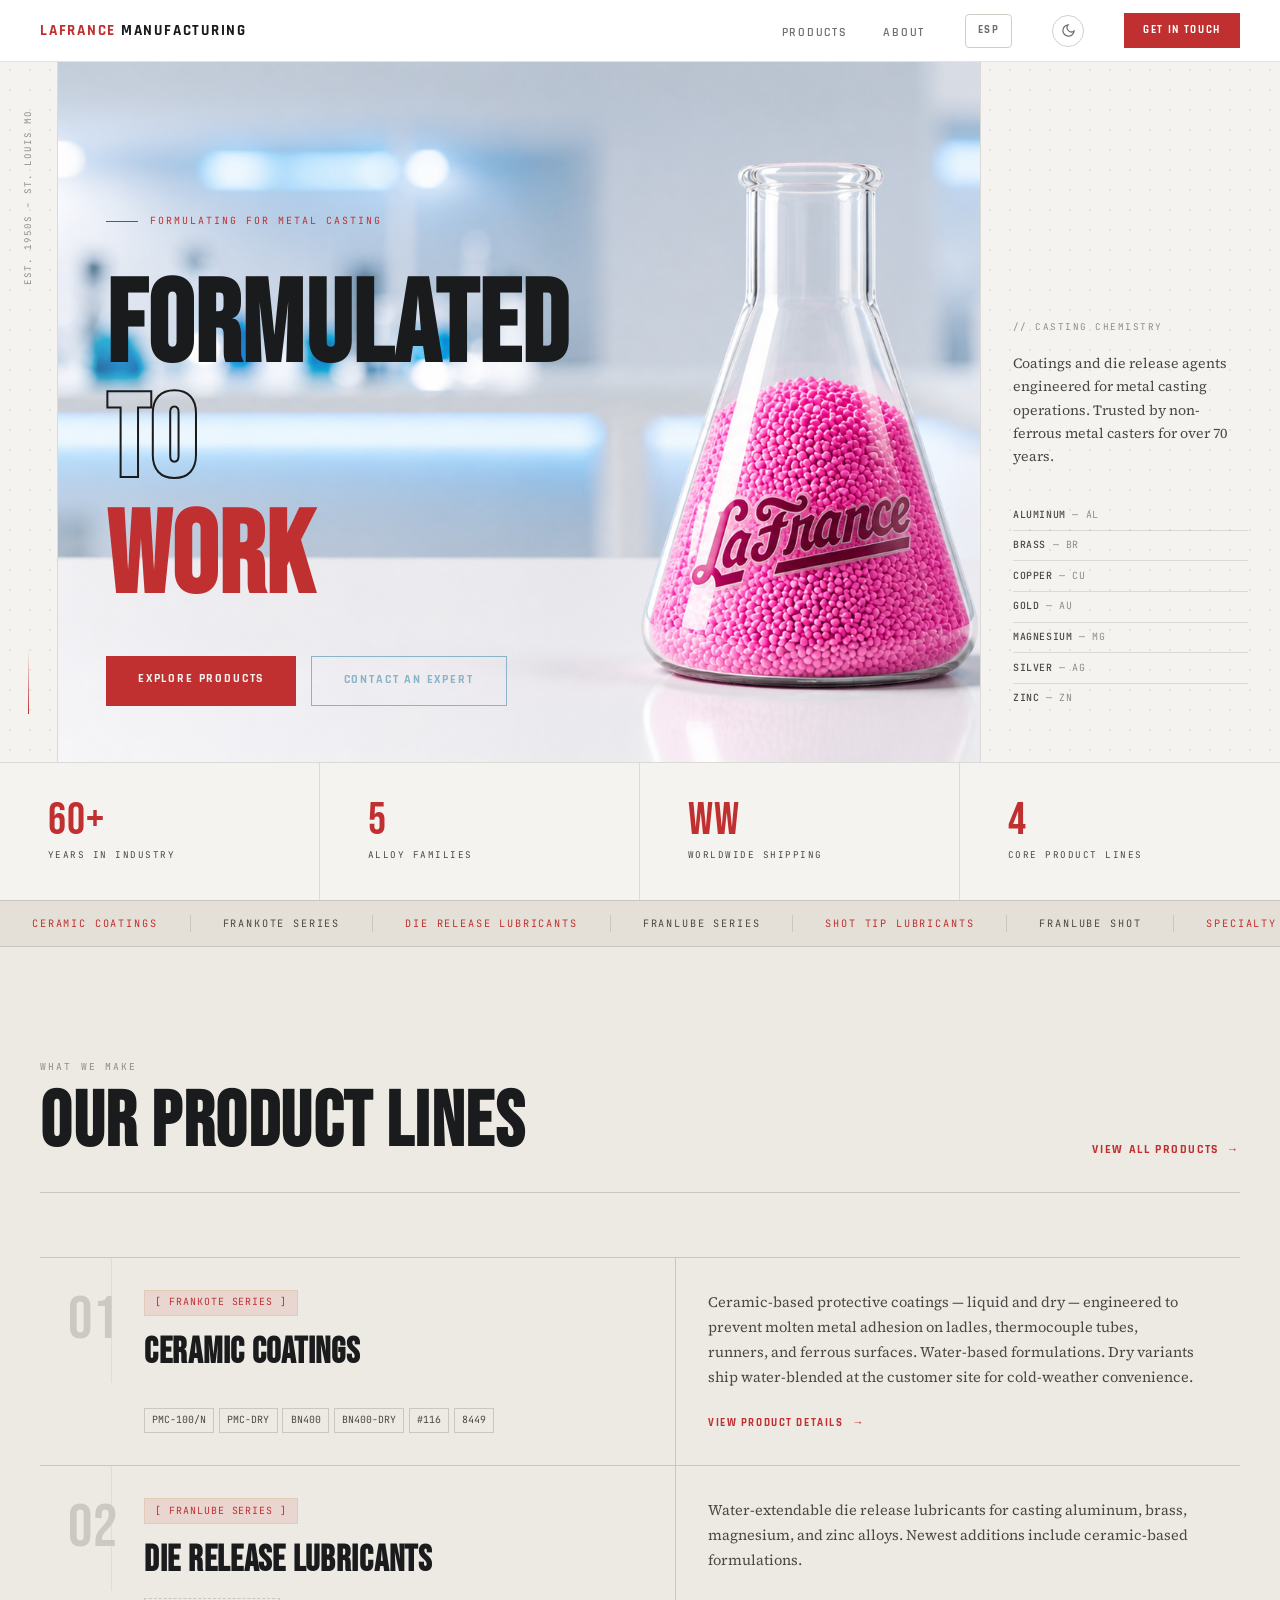
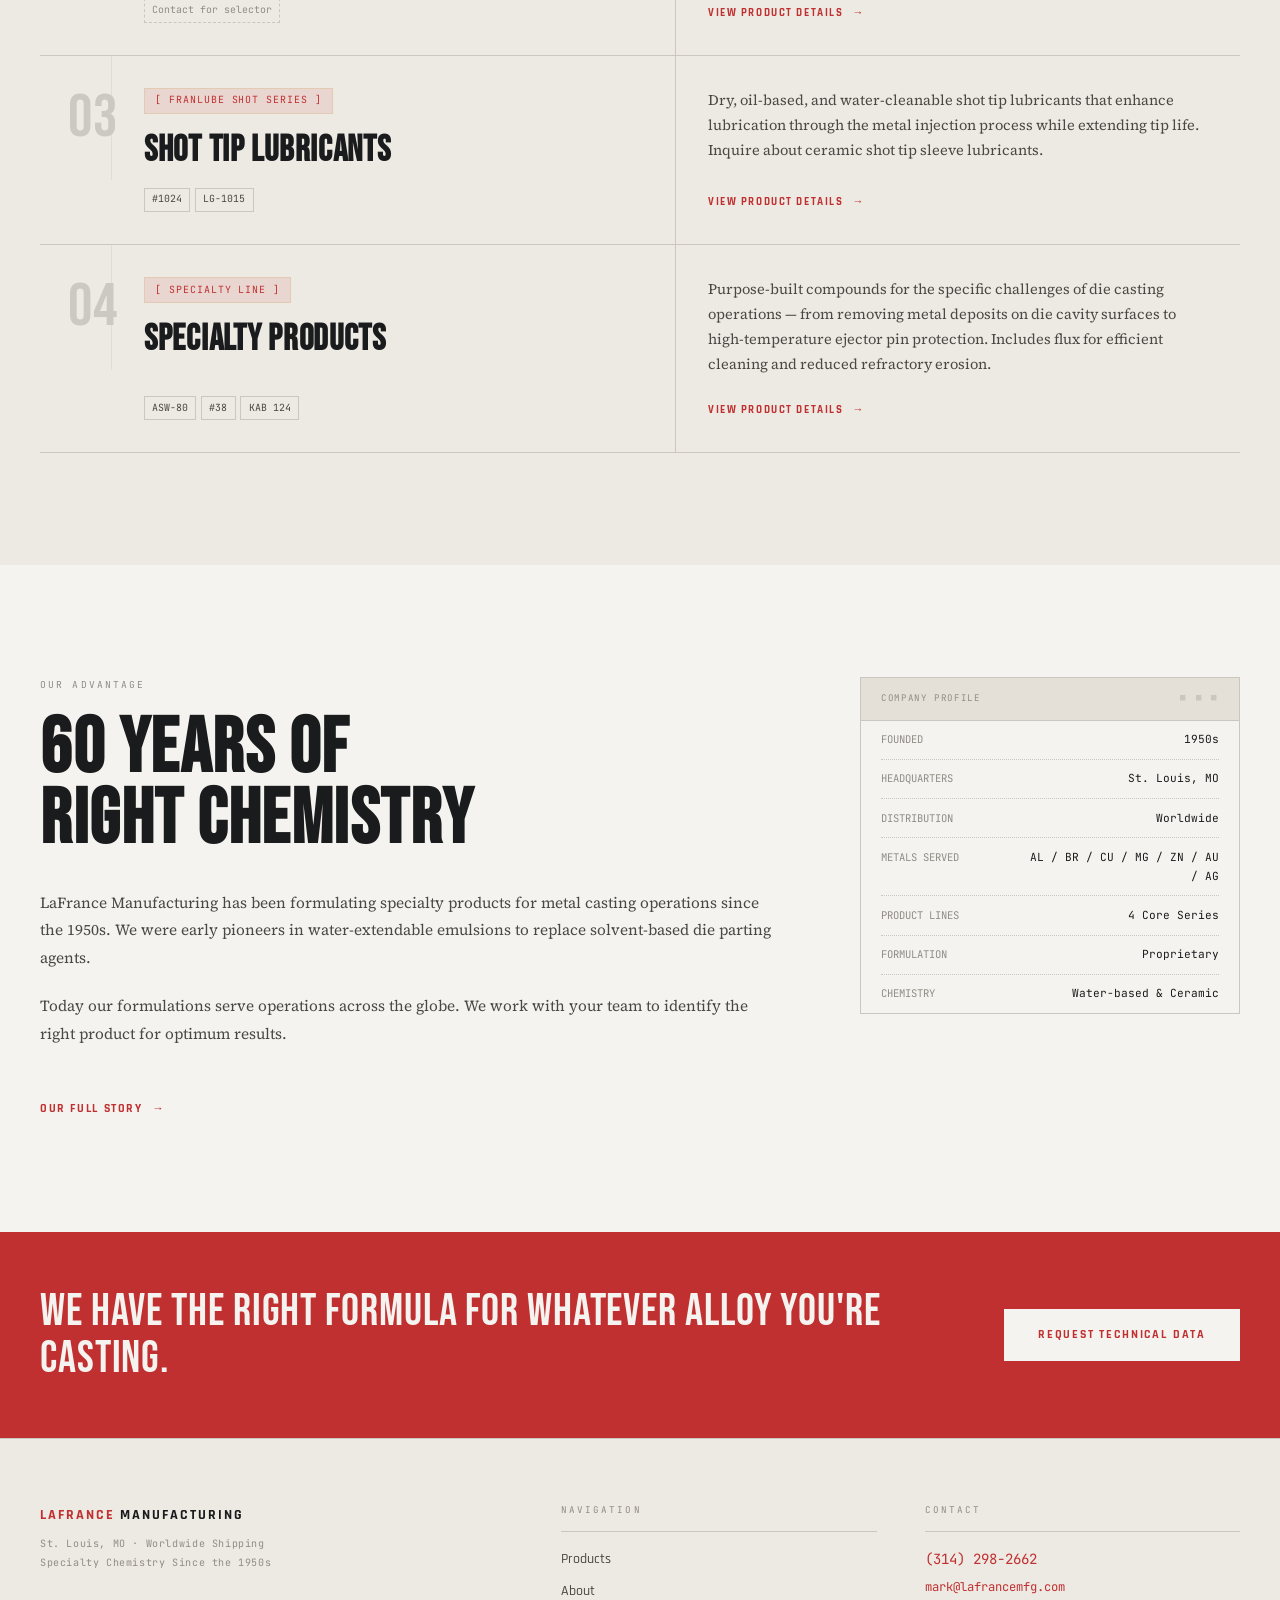
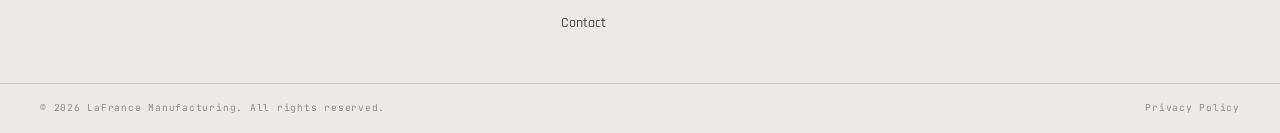
==== index.html @ 4edcdbe4 "Add Gold (AU) and Silver (AG) to hero metals list Co-Authored-By: Claude Sonnet 4.6 <noreply@anthrop" ====
<!DOCTYPE html>
<html lang="en">
<head>
  <meta charset="UTF-8">
  <meta name="viewport" content="width=device-width, initial-scale=1.0">
  <title>LaFrance Manufacturing | Die Release Lubricants &amp; Ceramic Coatings for Metal Casting</title>
  <meta name="description" content="LaFrance Manufacturing produces proprietary die release lubricants, ceramic coatings, and shot tip lubricants engineered for metal casting operations. Serving foundries worldwide for 70+ years from St. Louis, MO.">
  <meta name="keywords" content="die release lubricant, ceramic coating foundry, metal casting lubricant, die casting release agent, shot tip lubricant, Frankote, Franlube, permanent mold coating, foundry chemistry, St. Louis manufacturer">
  <meta name="robots" content="index, follow">
  <meta name="author" content="LaFrance Manufacturing">
  <link rel="canonical" href="https://j0nmichal.github.io/lafrance/">

  <!-- Open Graph / LinkedIn / Social -->
  <meta property="og:type" content="website">
  <meta property="og:url" content="https://j0nmichal.github.io/lafrance/">
  <meta property="og:title" content="LaFrance Manufacturing | Die Release Lubricants &amp; Ceramic Coatings">
  <meta property="og:description" content="Proprietary die release lubricants, ceramic coatings, and shot tip lubricants engineered for metal casting. Trusted by non-ferrous metal casters worldwide for 70+ years.">
  <meta property="og:image" content="https://j0nmichal.github.io/lafrance/images/hero-home.png">
  <meta property="og:image:width" content="1920">
  <meta property="og:image:height" content="1080">
  <meta property="og:site_name" content="LaFrance Manufacturing">
  <meta property="og:locale" content="en_US">

  <!-- Twitter Card -->
  <meta name="twitter:card" content="summary_large_image">
  <meta name="twitter:title" content="LaFrance Manufacturing | Die Release Lubricants &amp; Ceramic Coatings">
  <meta name="twitter:description" content="Proprietary die release lubricants and ceramic coatings for metal casting. 60+ years serving foundries worldwide.">
  <meta name="twitter:image" content="https://j0nmichal.github.io/lafrance/images/hero-home.png">

  <!-- Schema.org JSON-LD -->
  <script type="application/ld+json">
  {
    "@context": "https://schema.org",
    "@graph": [
      {
        "@type": ["Organization", "LocalBusiness", "ManufacturingBusiness"],
        "@id": "https://j0nmichal.github.io/lafrance/#organization",
        "name": "LaFrance Manufacturing",
        "url": "https://j0nmichal.github.io/lafrance/",
        "logo": "https://j0nmichal.github.io/lafrance/images/hero-home.png",
        "description": "Specialty chemical manufacturer producing die release lubricants, ceramic coatings, and shot tip lubricants engineered for metal casting operations.",
        "foundingDate": "1960",
        "address": {
          "@type": "PostalAddress",
          "addressLocality": "St. Louis",
          "addressRegion": "MO",
          "addressCountry": "US"
        },
        "areaServed": "Worldwide",
        "knowsAbout": ["die casting", "metal casting", "foundry chemistry", "ceramic coatings", "die release lubricants", "shot tip lubricants"],
        "sameAs": ["https://github.com/j0nmichal/lafrance"]
      },
      {
        "@type": "WebSite",
        "@id": "https://j0nmichal.github.io/lafrance/#website",
        "url": "https://j0nmichal.github.io/lafrance/",
        "name": "LaFrance Manufacturing",
        "publisher": { "@id": "https://j0nmichal.github.io/lafrance/#organization" }
      }
    ]
  }
  </script>

  <link rel="preconnect" href="https://fonts.googleapis.com">
  <link rel="preconnect" href="https://fonts.gstatic.com" crossorigin>
  <link href="https://fonts.googleapis.com/css2?family=Bebas+Neue&family=Rajdhani:wght@400;500;600;700&family=Source+Serif+4:ital,opsz,wght@0,8..60,300;0,8..60,400;1,8..60,300&family=JetBrains+Mono:wght@400;500&display=swap" rel="stylesheet">
  <link rel="stylesheet" href="style.css">
  <style>

    /* ── PREVIEW TWEAKS: white nav · red accent · dark grey bg · more hero space ── */
    :root {
      --accent:        #c03030;
      --accent-dim:    rgba(192,48,48,0.10);
      --bg:            #1a1b1d;
      --surface:       #212326;
      --surface-raised:#282b2e;
      --border:        #313539;
      --border-faint:  #262a2e;
    }

    /* White nav */
    #nav {
      background: rgba(255,255,255,0.97) !important;
      backdrop-filter: blur(8px);
    }
    #nav.scrolled { border-bottom-color: #c03030 !important; }
    .nav-logo { color: #191a1c !important; }
    .nav-logo strong { color: #c03030 !important; }
    .nav-links a { color: #707070 !important; }
    .nav-links a:hover,
    .nav-links a.active { color: #191a1c !important; }
    .nav-links a.active { border-bottom-color: #c03030 !important; }
    .nav-contact-btn { background: #c03030 !important; color: #fff !important; }
    .nav-contact-btn:hover { background: #d03535 !important; }
    .nav-toggle span { background: #191a1c !important; }
    .nav-drawer { background: #fff; border-bottom-color: #e2e2e2; }
    .nav-drawer a { color: #555 !important; border-bottom-color: #e8e8e8; }
    .nav-drawer a:hover { color: #191a1c !important; }

    /* ── Hero ── */
    .hero {
      min-height: 100vh;
      display: flex;
      flex-direction: column;
      padding-top: var(--nav-h);
      background: var(--bg);
    }

    .hero-content {
      flex: 1;
      display: grid;
      grid-template-columns: 58px 1fr 300px;
    }

    /* Left sidebar */
    .hero-sidebar {
      border-right: 1px solid rgba(42,46,51,0.5);
      display: flex;
      flex-direction: column;
      align-items: center;
      justify-content: space-between;
      padding: 3rem 0;
    }
    .hero-sidebar-label {
      writing-mode: vertical-rl;
      transform: rotate(180deg);
      font-family: var(--f-mono);
      font-size: 0.57rem;
      letter-spacing: 0.22em;
      text-transform: uppercase;
      color: var(--text-muted);
    }
    .hero-sidebar-line {
      width: 1px; height: 64px;
      background: linear-gradient(to bottom, transparent, var(--accent));
    }

    /* Center column: full-bleed image frame */
    .hero-main {
      display: flex;
      flex-direction: column;
      padding: 0;
      gap: 0;
    }

    /*
    ╔══════════════════════════════════════════════════════════════╗
    ║  PHOTO FRAME — swap background-image for real photo:        ║
    ║    background-image: url('images/hero-home.png')            ║
    ║  Recommended: 1920×1080px, bright or dark tones both work.  ║
    ║  The gradient overlay handles text readability.             ║
    ╚══════════════════════════════════════════════════════════════╝
    */
    .hero-img-block {
      position: relative;
      overflow: hidden;
      flex: 1;
      min-height: 0;
      background-color: #1a1b1d;
      background-size: cover;
      background-position: 55% center;
      /* Light mode uses bright lab photo; dark mode uses hero-home-dark.png (see JS swap below) */
      background-image: url('images/hero-home.png');
    }

    /* Very light overlay — just a soft fade at the left edge, no darkening */
    .hero-img-block::after {
      content: '';
      position: absolute; inset: 0;
      background: linear-gradient(
        to right,
        rgba(255,255,255,0.18) 0%,
        rgba(255,255,255,0.06) 35%,
        transparent 60%
      );
      z-index: 1;
    }

    /* Text lives inside the image frame, anchored top-left */
    .hero-text-over {
      position: absolute;
      inset: 0;
      z-index: 2;
      padding: 3.5rem 2rem 3.5rem 3rem;
      display: flex;
      flex-direction: column;
      justify-content: flex-end;
    }

    .hero-eyebrow {
      font-family: var(--f-mono);
      font-size: 0.62rem;
      letter-spacing: 0.2em;
      text-transform: uppercase;
      color: var(--accent);
      display: flex;
      align-items: center;
      gap: 0.75rem;
      margin-bottom: 2rem;
    }
    .hero-eyebrow::before {
      content: '';
      display: block;
      width: 2rem; height: 1px;
      background: var(--accent);
    }

    .hero-hed {
      font-family: var(--f-display);
      font-size: clamp(4.5rem, 9vw, 9.5rem);
      line-height: 1.0;
      letter-spacing: 0.01em;
      color: var(--text);
    }
    .hero-hed .stroke {
      -webkit-text-stroke: 2px var(--text);
      color: transparent;
    }
    .hero-hed .amber { color: var(--accent); }

    /* Light mode: dark text over bright photo */
    html.light .hero-hed { color: #1a1b1d; }
    html.light .hero-hed .stroke { -webkit-text-stroke: 2px #1a1b1d; }

    .hero-eyebrow {
      color: var(--accent);
      margin-bottom: 2.5rem;
    }

    /* CTAs sit inside the image frame at the bottom */
    .hero-ctas {
      display: flex;
      gap: 0.9rem;
      flex-wrap: wrap;
      margin-top: 2.5rem;
    }

    /* Right aside */
    .hero-aside {
      border-left: 1px solid rgba(42,46,51,0.4);
      padding: 3rem 2rem;
      display: flex;
      flex-direction: column;
      justify-content: flex-end;
      gap: 2rem;
    }
    .hero-aside-label {
      font-family: var(--f-mono);
      font-size: 0.58rem;
      letter-spacing: 0.16em;
      text-transform: uppercase;
      color: var(--text-muted);
      display: block;
      margin-bottom: 1rem;
    }
    .hero-aside p {
      font-size: 0.88rem;
      color: var(--text-2);
      line-height: 1.65;
    }
    .hero-aside-metals {
      font-family: var(--f-mono);
      font-size: 0.62rem;
      letter-spacing: 0.06em;
      color: var(--text-muted);
    }
    .hero-aside-metals span {
      display: block;
      padding: 0.4rem 0;
      border-bottom: 1px solid rgba(42,46,51,0.4);
    }
    .hero-aside-metals span:last-child { border-bottom: none; }
    .hero-aside-metals strong { font-weight: 500; color: var(--text-2); }

    /* Stats bar at bottom of hero */
    .hero-stats {
      position: relative;
      z-index: 2;
      display: grid;
      grid-template-columns: repeat(4, 1fr);
      border-top: 1px solid rgba(42,46,51,0.7);
    }
    .stat {
      padding: 2.25rem 3rem;
      border-right: 1px solid rgba(42,46,51,0.7);
      display: flex;
      flex-direction: column;
      gap: 0.3rem;
    }
    .stat:last-child { border-right: none; }
    .stat-val {
      font-family: var(--f-display);
      font-size: 2.8rem;
      color: var(--accent);
      line-height: 1;
      letter-spacing: 0.02em;
    }
    .stat-lbl {
      font-family: var(--f-mono);
      font-size: 0.58rem;
      letter-spacing: 0.16em;
      text-transform: uppercase;
      color: var(--text-2);
    }

    /* ── Product teasers ── */
    #products-teaser {
      padding: 7rem 0;
      background: var(--surface);
    }
    .teaser-header {
      display: flex;
      align-items: flex-end;
      justify-content: space-between;
      margin-bottom: 4rem;
      gap: 2rem;
      padding-bottom: 2rem;
      border-bottom: 1px solid var(--border);
    }
    .teaser-header .label { display: block; margin-bottom: 0.85rem; }
    .teaser-see-all {
      font-family: var(--f-sub);
      font-size: 0.72rem;
      font-weight: 700;
      letter-spacing: 0.14em;
      text-transform: uppercase;
      color: var(--accent);
      white-space: nowrap;
      align-self: flex-end;
      display: inline-flex;
      align-items: center;
      gap: 0.5rem;
      transition: gap 0.2s;
    }
    .teaser-see-all::after { content: '→'; }
    .teaser-see-all:hover { gap: 0.8rem; }

    /* ── About teaser ── */
    #about-teaser {
      padding: 7rem 0;
      background: var(--bg);
    }
    .about-grid {
      display: grid;
      grid-template-columns: 1fr 380px;
      gap: 5rem;
      align-items: start;
    }
    .about-grid .label { display: block; margin-bottom: 1.25rem; }
    .about-body { margin-top: 2rem; }
    .about-body p {
      font-size: 0.96rem;
      color: var(--text-2);
      line-height: 1.82;
      margin-bottom: 1.2rem;
    }
    .about-body p:last-child { margin-bottom: 0; }
    .about-link {
      margin-top: 2rem;
      display: inline-flex;
      align-items: center;
      gap: 0.6rem;
      font-family: var(--f-sub);
      font-size: 0.72rem;
      font-weight: 700;
      letter-spacing: 0.14em;
      text-transform: uppercase;
      color: var(--accent);
      transition: gap 0.2s;
    }
    .about-link::after { content: '→'; }
    .about-link:hover { gap: 0.9rem; }

    /* ── Light mode ── */
    html.light {
      --bg:            #f5f3ef;
      --surface:       #ede9e3;
      --surface-raised:#e4e0d8;
      --border:        #cbc7c0;
      --border-faint:  #d6d2cc;
      --text:          #1a1b1d;
      --text-2:        #4a4844;
      --text-muted:    #908c86;
    }

    /* Subtle dot-grid pattern on light mode body */
    html.light body {
      background-image: radial-gradient(circle, rgba(110,100,88,0.13) 1px, transparent 1px);
      background-size: 20px 20px;
      background-attachment: fixed;
    }

    /* Surfaces need to sit above the body pattern */
    html.light #nav,
    html.light footer,
    html.light #products-teaser,
    html.light #about-teaser,
    html.light .alloy-band,
    html.light .callout-strip { background-image: none; }

    /* Hero tweaks for light mode */
    html.light .hero { background: transparent; }
    html.light .hero-img-block { background-color: var(--surface); }
    html.light .hero-stats {
      border-top-color: rgba(0,0,0,0.1);
      background: var(--bg);
    }
    html.light .stat { border-right-color: rgba(0,0,0,0.1); }
    html.light .hero-sidebar { border-right-color: rgba(0,0,0,0.1); }
    html.light .hero-aside { border-left-color: rgba(0,0,0,0.1); }
    html.light .hero-aside-metals span { border-bottom-color: rgba(0,0,0,0.1); }

    /* Theme toggle button */
    #theme-toggle {
      width: 32px; height: 32px;
      border: 1px solid #d0d0d0;
      background: transparent;
      cursor: pointer;
      display: flex; align-items: center; justify-content: center;
      color: #707070;
      transition: color 0.2s, border-color 0.2s;
      padding: 0;
      flex-shrink: 0;
    }
    #theme-toggle:hover { color: #c03030; border-color: #c03030; }
    #theme-toggle:focus-visible { outline: 2px solid #c03030; outline-offset: 2px; }
    #theme-toggle svg { display: block; }

    /* Responsive */
    @media (max-width: 1100px) {
      .hero-content { grid-template-columns: 52px 1fr; }
      .hero-aside { display: none; }
    }
    @media (max-width: 860px) {
      .hero-content { grid-template-columns: 1fr; }
      .hero-sidebar { display: none; }
      .hero-main { padding: 0; }
      .hero-text-over { padding: 2rem 1.5rem 1.75rem; }
      .hero-hed { font-size: clamp(3.5rem, 12vw, 6rem); }
      .hero-stats { grid-template-columns: repeat(2, 1fr); }
      .about-grid { grid-template-columns: 1fr; gap: 3rem; }
      .teaser-header { flex-direction: column; align-items: flex-start; }
    }
    @media (max-width: 540px) {
      .hero { min-height: 0; }
      .hero-img-block { min-height: 520px; }
      .hero-stats { grid-template-columns: repeat(2, 1fr); }
      .stat { padding: 1.25rem 1.5rem; }
      .stat-val { font-size: 2.2rem; }
      .hero-ctas { flex-direction: column; }
    }
  </style>
</head>
<body>

<!-- ── Nav ──────────────────────────────────────────────────── -->
<nav id="nav" role="navigation" aria-label="Main navigation">
  <div class="nav-inner">
    <a href="index.html" class="nav-logo"><strong>LAFRANCE</strong> Manufacturing</a>
    <ul class="nav-links" role="list">
      <li><a href="products.html" data-i18n="nav.products">Products</a></li>
      <li><a href="about.html" data-i18n="nav.about">About</a></li>
    </ul>
    <button id="lang-toggle" aria-label="Toggle language">ESP</button>
    <button id="theme-toggle" aria-label="Toggle light/dark mode">
      <!-- Sun icon (shown in dark mode → click to go light) -->
      <svg id="icon-sun" viewBox="0 0 24 24" width="15" height="15" fill="none" stroke="currentColor" stroke-width="2" stroke-linecap="round">
        <circle cx="12" cy="12" r="5"/><line x1="12" y1="1" x2="12" y2="3"/><line x1="12" y1="21" x2="12" y2="23"/>
        <line x1="4.22" y1="4.22" x2="5.64" y2="5.64"/><line x1="18.36" y1="18.36" x2="19.78" y2="19.78"/>
        <line x1="1" y1="12" x2="3" y2="12"/><line x1="21" y1="12" x2="23" y2="12"/>
        <line x1="4.22" y1="19.78" x2="5.64" y2="18.36"/><line x1="18.36" y1="5.64" x2="19.78" y2="4.22"/>
      </svg>
      <!-- Moon icon (shown in light mode → click to go dark) -->
      <svg id="icon-moon" viewBox="0 0 24 24" width="15" height="15" fill="none" stroke="currentColor" stroke-width="2" stroke-linecap="round" style="display:none">
        <path d="M21 12.79A9 9 0 1 1 11.21 3 7 7 0 0 0 21 12.79z"/>
      </svg>
    </button>
    <a href="contact.html" class="nav-contact-btn" data-i18n="nav.get_in_touch">Get in Touch</a>
    <button class="nav-toggle" id="nav-toggle" aria-label="Open menu" aria-expanded="false" aria-controls="nav-drawer">
      <span></span><span></span><span></span>
    </button>
  </div>
</nav>
<div class="nav-drawer" id="nav-drawer" aria-hidden="true">
  <a href="products.html" data-i18n="nav.products">Products</a>
  <a href="about.html" data-i18n="nav.about">About</a>
</div>


<!-- ── Hero ─────────────────────────────────────────────────── -->
<section class="hero" aria-labelledby="hero-hed">

  <div class="hero-content">

    <div class="hero-sidebar" aria-hidden="true">
      <span class="hero-sidebar-label">Est. 1950s – St. Louis MO</span>
      <span class="hero-sidebar-line"></span>
    </div>

    <div class="hero-main">

      <!-- Image frame — headline + CTAs live inside this -->
      <div class="hero-img-block">
        <div class="hero-text-over">
          <p class="hero-eyebrow reveal" data-i18n="hero.eyebrow">Formulating for Metal Casting</p>
          <h1 class="hero-hed reveal d1" id="hero-hed">
            <span data-i18n="hero.line1">FORMULATED</span><br>
            <span class="stroke">TO</span><br>
            <span class="amber" data-i18n="hero.line3">WORK</span>
          </h1>
          <div class="hero-ctas reveal d2">
            <a href="products.html" class="btn btn-amber" data-i18n="nav.explore">Explore Products</a>
            <a href="contact.html" class="btn btn-ghost" data-i18n="nav.contact_expert">Contact an Expert</a>
          </div>
        </div>
      </div>

    </div>

    <aside class="hero-aside reveal d2">
      <div>
        <span class="hero-aside-label" data-i18n="aside.label">// Casting Chemistry</span>
        <p data-i18n="aside.body">Coatings and die release agents engineered for metal casting operations. Trusted by non-ferrous metal casters for over 70 years.</p>
      </div>
      <div class="hero-aside-metals" aria-label="Metals served">
        <span><strong>ALUMINUM</strong> — AL</span>
        <span><strong>BRASS</strong> — BR</span>
        <span><strong>COPPER</strong> — CU</span>
        <span><strong>GOLD</strong> — AU</span>
        <span><strong>MAGNESIUM</strong> — MG</span>
        <span><strong>SILVER</strong> — AG</span>
        <span><strong>ZINC</strong> — ZN</span>
      </div>
    </aside>

  </div>

  <div class="hero-stats reveal d3" role="list">
    <div class="stat" role="listitem">
      <span class="stat-val">60+</span>
      <span class="stat-lbl" data-i18n="stat.years">Years in Industry</span>
    </div>
    <div class="stat" role="listitem">
      <span class="stat-val">5</span>
      <span class="stat-lbl" data-i18n="stat.alloys">Alloy Families</span>
    </div>
    <div class="stat" role="listitem">
      <span class="stat-val">WW</span>
      <span class="stat-lbl" data-i18n="stat.shipping">Worldwide Shipping</span>
    </div>
    <div class="stat" role="listitem">
      <span class="stat-val">4</span>
      <span class="stat-lbl" data-i18n="stat.lines">Core Product Lines</span>
    </div>
  </div>

</section>


<!-- ── Alloy band ────────────────────────────────────────────── -->
<div class="alloy-band" aria-hidden="true">
  <div class="alloy-track">
    <span class="alloy-item hi">Ceramic Coatings</span><span class="alloy-item">Frankote Series</span>
    <span class="alloy-item hi">Die Release Lubricants</span><span class="alloy-item">Franlube Series</span>
    <span class="alloy-item hi">Shot Tip Lubricants</span><span class="alloy-item">Franlube Shot</span>
    <span class="alloy-item hi">Specialty Products</span><span class="alloy-item">AL / BR / CU / MG / ZN / AU / AG</span>
    <span class="alloy-item hi">Gold &amp; Silver</span><span class="alloy-item">St. Louis, MO</span>
    <span class="alloy-item hi">Worldwide Shipping</span><span class="alloy-item">Ceramic Coatings</span>
    <span class="alloy-item hi">Frankote Series</span><span class="alloy-item">Die Release Lubricants</span>
    <span class="alloy-item hi">Franlube Series</span><span class="alloy-item">Shot Tip Lubricants</span>
    <span class="alloy-item hi">Franlube Shot</span><span class="alloy-item">Specialty Products</span>
    <span class="alloy-item hi">AL / BR / CU / MG / ZN / AU / AG</span><span class="alloy-item">Gold &amp; Silver</span>
    <span class="alloy-item hi">St. Louis, MO</span><span class="alloy-item">Worldwide Shipping</span>
  </div>
</div>


<!-- ── Product teasers ───────────────────────────────────────── -->
<section id="products-teaser" aria-labelledby="prod-teaser-hed">
  <div class="w">

    <div class="teaser-header reveal">
      <div>
        <span class="label" data-i18n="prod.what_we_make">What We Make</span>
        <h2 class="hed hed-lg" id="prod-teaser-hed" data-i18n="prod.our_lines">OUR PRODUCT LINES</h2>
      </div>
      <a href="products.html" class="teaser-see-all" data-i18n="prod.view_all">View All Products</a>
    </div>

    <div class="product-rows">

      <div class="prod-row reveal">
        <div class="prod-num" aria-hidden="true">01</div>
        <div class="prod-left">
          <span class="prod-badge" data-i18n="t1.badge">[ FRANKOTE SERIES ]</span>
          <h3 class="prod-name" data-i18n="t1.name">CERAMIC COATINGS</h3>
          <div class="prod-skus">
            <span class="sku">PMC-100/N</span><span class="sku">PMC-DRY</span>
            <span class="sku">BN400</span><span class="sku">BN400-DRY</span>
            <span class="sku">#116</span><span class="sku">8449</span>
          </div>
        </div>
        <div class="prod-right">
          <p class="prod-desc" data-i18n="t1.desc">Ceramic-based protective coatings — liquid and dry — engineered to prevent molten metal adhesion on ladles, thermocouple tubes, runners, and ferrous surfaces. Water-based formulations. Dry variants ship water-blended at the customer site for cold-weather convenience.</p>
          <a href="products.html#ceramic" class="prod-cta" data-i18n="prod.view_detail">View product details</a>
        </div>
      </div>

      <div class="prod-row reveal d1">
        <div class="prod-num" aria-hidden="true">02</div>
        <div class="prod-left">
          <span class="prod-badge" data-i18n="t2.badge">[ FRANLUBE SERIES ]</span>
          <h3 class="prod-name" data-i18n="t2.name">DIE RELEASE LUBRICANTS</h3>
          <div class="prod-skus">
            <span class="sku" style="border-style:dashed;color:var(--text-muted)">Contact for selector</span>
          </div>
        </div>
        <div class="prod-right">
          <p class="prod-desc" data-i18n="t2.desc">Water-extendable die release lubricants for casting aluminum, brass, magnesium, and zinc alloys. Newest additions include ceramic-based formulations.</p>
          <a href="products.html#die-release" class="prod-cta" data-i18n="prod.view_detail">View product details</a>
        </div>
      </div>

      <div class="prod-row reveal d2">
        <div class="prod-num" aria-hidden="true">03</div>
        <div class="prod-left">
          <span class="prod-badge" data-i18n="t3.badge">[ FRANLUBE SHOT SERIES ]</span>
          <h3 class="prod-name" data-i18n="t3.name">SHOT TIP LUBRICANTS</h3>
          <div class="prod-skus">
            <span class="sku">#1024</span><span class="sku">LG-1015</span>
          </div>
        </div>
        <div class="prod-right">
          <p class="prod-desc" data-i18n="t3.desc">Dry, oil-based, and water-cleanable shot tip lubricants that enhance lubrication through the metal injection process while extending tip life. Inquire about ceramic shot tip sleeve lubricants.</p>
          <a href="products.html#shot-tip" class="prod-cta" data-i18n="prod.view_detail">View product details</a>
        </div>
      </div>

      <div class="prod-row reveal d3">
        <div class="prod-num" aria-hidden="true">04</div>
        <div class="prod-left">
          <span class="prod-badge" data-i18n="t4.badge">[ SPECIALTY LINE ]</span>
          <h3 class="prod-name" data-i18n="t4.name">SPECIALTY PRODUCTS</h3>
          <div class="prod-skus">
            <span class="sku">ASW-80</span><span class="sku">#38</span><span class="sku">KAB 124</span>
          </div>
        </div>
        <div class="prod-right">
          <p class="prod-desc" data-i18n="t4.desc">Purpose-built compounds for the specific challenges of die casting operations — from removing metal deposits on die cavity surfaces to high-temperature ejector pin protection. Includes flux for efficient cleaning and reduced refractory erosion.</p>
          <a href="products.html#specialty" class="prod-cta" data-i18n="prod.view_detail">View product details</a>
        </div>
      </div>

    </div>
  </div>
</section>


<!-- ── About teaser ──────────────────────────────────────────── -->
<section id="about-teaser" aria-labelledby="about-teaser-hed">
  <div class="w">
    <div class="about-grid">

      <div>
        <span class="label reveal" data-i18n="about.label">Our Advantage</span>
        <h2 class="hed hed-lg reveal d1" id="about-teaser-hed" style="margin-top:1rem;"><span data-i18n="about.h2_l1">60 YEARS OF</span><br><span data-i18n="about.h2_l2">RIGHT CHEMISTRY</span></h2>
        <div class="about-body reveal d2">
          <p data-i18n="about.p1">LaFrance Manufacturing has been formulating specialty products for metal casting operations since the 1950s. We were early pioneers in water-extendable emulsions to replace solvent-based die parting agents.</p>
          <p data-i18n="about.p2">Today our formulations serve operations across the globe. We work with your team to identify the right product for optimum results.</p>
          <a href="about.html" class="about-link" data-i18n="about.link">Our full story</a>
        </div>
      </div>

      <div class="spec-panel reveal d2">
        <div class="spec-panel-head" data-i18n="spec.head">COMPANY PROFILE</div>
        <div class="spec-panel-rows">
          <div class="spec-row"><span class="spec-key" data-i18n="spec.founded">FOUNDED</span><span class="spec-val">1950s</span></div>
          <div class="spec-row"><span class="spec-key" data-i18n="spec.hq">HEADQUARTERS</span><span class="spec-val">St. Louis, MO</span></div>
          <div class="spec-row"><span class="spec-key" data-i18n="spec.dist">DISTRIBUTION</span><span class="spec-val" data-i18n="spec.dist_val">Worldwide</span></div>
          <div class="spec-row"><span class="spec-key" data-i18n="spec.metals">METALS SERVED</span><span class="spec-val">AL / BR / CU / MG / ZN / AU / AG</span></div>
          <div class="spec-row"><span class="spec-key" data-i18n="spec.lines">PRODUCT LINES</span><span class="spec-val" data-i18n="spec.lines_val">4 Core Series</span></div>
          <div class="spec-row"><span class="spec-key" data-i18n="spec.form">FORMULATION</span><span class="spec-val" data-i18n="spec.form_val">Proprietary</span></div>
          <div class="spec-row"><span class="spec-key" data-i18n="spec.chem">CHEMISTRY</span><span class="spec-val" data-i18n="spec.chem_val">Water-based &amp; Ceramic</span></div>
        </div>
      </div>

    </div>
  </div>
</section>


<!-- ── Callout ───────────────────────────────────────────────── -->
<div class="callout-strip reveal">
  <blockquote data-i18n="callout.quote">We have the right formula for whatever alloy you're casting.</blockquote>
  <a href="contact.html" class="btn btn-invert" data-i18n="callout.btn">Talk to an Expert</a>
</div>


<!-- ── Footer ───────────────────────────────────────────────── -->
<footer role="contentinfo">
  <div class="footer-body">
    <div>
      <p class="footer-logo"><strong>LAFRANCE</strong> Manufacturing</p>
      <p class="footer-tagline">St. Louis, MO · Worldwide Shipping<br>Specialty Chemistry Since the 1950s</p>
    </div>
    <div>
      <p class="footer-col-head" data-i18n="footer.nav_head">Navigation</p>
      <nav class="footer-nav" aria-label="Footer navigation">
        <a href="products.html" data-i18n="nav.products">Products</a>
        <a href="about.html" data-i18n="nav.about">About</a>
        <a href="contact.html" data-i18n="nav.contact">Contact</a>
      </nav>
    </div>
    <div>
      <p class="footer-col-head" data-i18n="footer.contact_head">Contact</p>
      <a href="tel:+13142982662" class="footer-tel">(314) 298-2662</a>
      <a href="mailto:mark@lafrancemfg.com" class="footer-email">mark@lafrancemfg.com</a>
    </div>
  </div>
  <div class="footer-bottom">
    <p class="footer-copy" data-i18n="footer.copy">&copy; 2026 LaFrance Manufacturing. All rights reserved.</p>
    <a href="privacy-policy.html">Privacy Policy</a>
  </div>
</footer>

<script>
  // ── Language toggle ──────────────────────────────────────────
  const translations = {
    // Nav
    'nav.products':       ['Products',        'Productos'],
    'nav.about':          ['About',           'Nosotros'],
    'nav.contact':        ['Contact',         'Contacto'],
    'nav.get_in_touch':   ['Get in Touch',    'Contáctenos'],
    'nav.explore':        ['Explore Products','Ver Productos'],
    'nav.contact_expert': ['Contact an Expert','Hablar con un Experto'],
    // Hero
    'hero.eyebrow':       ['Formulating for Metal Casting', 'Formulando para Fundición de Metales'],
    'hero.line1':         ['FORMULATED',      'FORMULADO'],
    'hero.line3':         ['WORK',            'FUNCIONAR'],
    // Aside
    'aside.label':        ['// Casting Chemistry', '// Química de Fundición'],
    'aside.body':         ['Coatings and die release agents engineered for metal casting operations. Trusted by non-ferrous metal casters for over 70 years.', 'Recubrimientos y agentes desmoldantes diseñados para operaciones de fundición de metales. De confianza en fundidores de metales no ferrosos por más de 70 años.'],
    // Stats
    'stat.years':         ['Years in Industry',   'Años en la Industria'],
    'stat.alloys':        ['Alloy Families',       'Familias de Aleación'],
    'stat.shipping':      ['Worldwide Shipping',   'Envíos Mundiales'],
    'stat.lines':         ['Core Product Lines',   'Líneas de Producto'],
    // Products teaser
    'prod.what_we_make':  ['What We Make',         'Lo Que Fabricamos'],
    'prod.our_lines':     ['OUR PRODUCT LINES',    'NUESTRAS LÍNEAS DE PRODUCTO'],
    'prod.view_all':      ['View All Products',    'Ver Todos los Productos'],
    'prod.view_detail':   ['View product details', 'Ver detalles del producto'],
    // Product teaser rows
    't1.badge': ['[ FRANKOTE SERIES ]',     '[ SERIE FRANKOTE ]'],
    't1.name':  ['CERAMIC COATINGS',        'RECUBRIMIENTOS CERÁMICOS'],
    't1.desc':  ['Ceramic-based protective coatings — liquid and dry — engineered to prevent molten metal adhesion on ladles, thermocouple tubes, runners, and ferrous surfaces. Water-based formulations. Dry variants ship water-blended at the customer site for cold-weather convenience.', 'Recubrimientos cerámicos protectores — líquidos y secos — diseñados para prevenir la adhesión de metal fundido en cucharas, tubos de termopar, canales y superficies ferrosas. Formulaciones a base de agua. Las variantes secas se envían mezcladas con agua en el sitio del cliente para comodidad en climas fríos.'],
    't2.badge': ['[ FRANLUBE SERIES ]',     '[ SERIE FRANLUBE ]'],
    't2.name':  ['DIE RELEASE LUBRICANTS',  'LUBRICANTES DESMOLDANTES'],
    't2.desc':  ['Water-extendable die release lubricants for casting aluminum, brass, magnesium, and zinc alloys. Newest additions include ceramic-based formulations.', 'Lubricantes desmoldantes a base de agua para fundir aleaciones de aluminio, latón, magnesio y zinc. Las últimas incorporaciones incluyen formulaciones cerámicas.'],
    't3.badge': ['[ FRANLUBE SHOT SERIES ]','[ SERIE FRANLUBE SHOT ]'],
    't3.name':  ['SHOT TIP LUBRICANTS',     'LUBRICANTES PARA PUNTAS'],
    't3.desc':  ['Dry, oil-based, and water-cleanable shot tip lubricants that enhance lubrication through the metal injection process while extending tip life. Inquire about ceramic shot tip sleeve lubricants.', 'Lubricantes para puntas de inyección secos, a base de aceite y limpiables con agua que mejoran la lubricación durante el proceso de inyección de metal y prolongan la vida útil de la punta. Consulte sobre lubricantes cerámicos para manga de punta de inyección.'],
    't4.badge': ['[ SPECIALTY LINE ]',      '[ LÍNEA ESPECIAL ]'],
    't4.name':  ['SPECIALTY PRODUCTS',      'PRODUCTOS ESPECIALES'],
    't4.desc':  ['Purpose-built compounds for the specific challenges of die casting operations — from removing metal deposits on die cavity surfaces to high-temperature ejector pin protection. Includes flux for efficient cleaning and reduced refractory erosion.', 'Compuestos diseñados para los desafíos específicos de las operaciones de fundición a presión — desde la eliminación de depósitos metálicos en las cavidades del molde hasta la protección de pines expulsores a alta temperatura. Incluye fundente para una limpieza eficiente y reducción de la erosión refractaria.'],
    // About teaser
    'about.label':  ['Our Advantage',  'Nuestra Ventaja'],
    'about.h2_l1':  ['60 YEARS OF',    '60 AÑOS DE'],
    'about.h2_l2':  ['RIGHT CHEMISTRY','QUÍMICA CORRECTA'],
    'about.p1':     ['LaFrance Manufacturing has been formulating specialty products for metal casting operations since the 1950s. We were early pioneers in water-extendable emulsions to replace solvent-based die parting agents.', 'LaFrance Manufacturing ha formulado productos especiales para operaciones de fundición de metales desde los años 50. Fuimos pioneros en emulsiones a base de agua para reemplazar los agentes desmoldantes a base de solvente.'],
    'about.p2':     ['Today our formulations serve operations across the globe. We work with your team to identify the right product for optimum results.', 'Hoy nuestras formulaciones sirven a operaciones en todo el mundo. Trabajamos con su equipo para identificar el producto correcto para obtener resultados óptimos.'],
    'about.link':   ['Our full story', 'Nuestra historia completa'],
    // Spec panel
    'spec.head':      ['COMPANY PROFILE',    'PERFIL DE LA EMPRESA'],
    'spec.founded':   ['FOUNDED',            'FUNDADA'],
    'spec.hq':        ['HEADQUARTERS',       'SEDE CENTRAL'],
    'spec.dist':      ['DISTRIBUTION',       'DISTRIBUCIÓN'],
    'spec.dist_val':  ['Worldwide',          'Mundial'],
    'spec.metals':    ['METALS SERVED',      'METALES ATENDIDOS'],
    'spec.lines':     ['PRODUCT LINES',      'LÍNEAS DE PRODUCTO'],
    'spec.lines_val': ['4 Core Series',      '4 Series Principales'],
    'spec.form':      ['FORMULATION',        'FORMULACIÓN'],
    'spec.form_val':  ['Proprietary',        'Propietaria'],
    'spec.chem':      ['CHEMISTRY',          'QUÍMICA'],
    'spec.chem_val':  ['Water-based & Ceramic','A base de agua y Cerámica'],
    // Callout
    'callout.quote':      ['We have the right formula for whatever alloy you\'re casting.', 'Tenemos la fórmula correcta para cualquier aleación que funda.'],
    'callout.btn':        ['Request Technical Data', 'Solicitar Datos Técnicos'],
    // Footer
    'footer.nav_head':    ['Navigation',        'Navegación'],
    'footer.contact_head':['Contact',           'Contacto'],
    'footer.copy':        ['© 2026 LaFrance Manufacturing. All rights reserved.', '© 2026 LaFrance Manufacturing. Todos los derechos reservados.'],
  };

  const langBtn = document.getElementById('lang-toggle');
  let isSpanish = localStorage.getItem('lfLang') === 'es';

  function applyLang(es) {
    isSpanish = es;
    langBtn.classList.toggle('active', es);
    langBtn.textContent = es ? 'ENG' : 'ESP';
    localStorage.setItem('lfLang', es ? 'es' : 'en');
    document.querySelectorAll('[data-i18n]').forEach(el => {
      const key = el.getAttribute('data-i18n');
      if (translations[key]) el.textContent = translations[key][es ? 1 : 0];
    });
  }

  applyLang(isSpanish);
  langBtn.addEventListener('click', () => applyLang(!isSpanish));

  // ── Theme toggle ─────────────────────────────────────────────
  const html        = document.documentElement;
  const themeBtn    = document.getElementById('theme-toggle');
  const iconSun     = document.getElementById('icon-sun');
  const iconMoon    = document.getElementById('icon-moon');
  const heroBlock   = document.querySelector('.hero-img-block');

  const DARK_IMG  = 'images/hero-home-dark.png';
  const LIGHT_IMG = 'images/hero-home.png';

  function applyTheme(isLight) {
    html.classList.toggle('light', isLight);
    iconSun.style.display  = isLight ? 'none'  : 'block';
    iconMoon.style.display = isLight ? 'block' : 'none';
    if (heroBlock) {
      heroBlock.style.backgroundImage = `url('${isLight ? LIGHT_IMG : DARK_IMG}')`;
    }
  }

  // Apply saved preference on load (default = dark)
  const saved = localStorage.getItem('lfTheme');
  applyTheme(saved !== 'dark');

  themeBtn.addEventListener('click', () => {
    const goingLight = !html.classList.contains('light');
    applyTheme(goingLight);
    localStorage.setItem('lfTheme', goingLight ? 'light' : 'dark');
  });

  // ── Nav scroll state
  const nav = document.getElementById('nav');
  window.addEventListener('scroll', () => {
    nav.classList.toggle('scrolled', window.scrollY > 40);
  }, { passive: true });

  // Mobile nav
  const toggle = document.getElementById('nav-toggle');
  const drawer = document.getElementById('nav-drawer');
  toggle.addEventListener('click', () => {
    const open = drawer.classList.toggle('open');
    toggle.setAttribute('aria-expanded', String(open));
    drawer.setAttribute('aria-hidden', String(!open));
  });
  drawer.querySelectorAll('a').forEach(a => {
    a.addEventListener('click', () => {
      drawer.classList.remove('open');
      toggle.setAttribute('aria-expanded', 'false');
      drawer.setAttribute('aria-hidden', 'true');
    });
  });
  document.addEventListener('click', e => {
    if (!nav.contains(e.target) && !drawer.contains(e.target)) {
      drawer.classList.remove('open');
      toggle.setAttribute('aria-expanded', 'false');
      drawer.setAttribute('aria-hidden', 'true');
    }
  });

  // Scroll reveal
  const obs = new IntersectionObserver(entries => {
    entries.forEach(e => { if (e.isIntersecting) { e.target.classList.add('in'); obs.unobserve(e.target); } });
  }, { threshold: 0.1, rootMargin: '0px 0px -28px 0px' });
  document.querySelectorAll('.reveal').forEach(el => obs.observe(el));
</script>
</body>
</html>
---- style.css ----
/* ================================================================
   LaFrance Manufacturing — Shared Stylesheet
   style.css — loaded by all pages
================================================================ */

/* ── Tokens ───────────────────────────────────────────────────── */
:root {
  --bg:            #1a1b1d;
  --surface:       #212326;
  --surface-raised:#282b2e;
  --border:        #313539;
  --border-faint:  #262a2e;
  --accent:        #c03030;
  --accent-dim:    rgba(192,48,48,0.10);
  --accent-blue:   #8ab4c8;
  --text:          #e8e4dc;
  --text-2:        #8a8a82;
  --text-muted:    #3e3e38;

  --f-display: 'Bebas Neue', sans-serif;
  --f-sub:     'Rajdhani', sans-serif;
  --f-body:    'Source Serif 4', serif;
  --f-mono:    'JetBrains Mono', monospace;

  --w: 1280px;
  --pad: 2.5rem;
  --nav-h: 62px;
}

/* ── Reset ────────────────────────────────────────────────────── */
*, *::before, *::after { box-sizing: border-box; margin: 0; padding: 0; }
html { scroll-behavior: smooth; }
body {
  background: var(--bg);
  color: var(--text);
  font-family: var(--f-body);
  font-size: 16px;
  line-height: 1.7;
  -webkit-font-smoothing: antialiased;
}
a { color: inherit; text-decoration: none; }
ul, ol { list-style: none; }
img { display: block; max-width: 100%; }
button { cursor: pointer; border: none; background: none; font: inherit; }

/* ── Layout ───────────────────────────────────────────────────── */
.w {
  max-width: var(--w);
  margin: 0 auto;
  padding: 0 var(--pad);
}

/* ── Reveal animations ────────────────────────────────────────── */
.reveal {
  opacity: 0;
  transform: translateY(18px);
  transition: opacity 0.65s cubic-bezier(.22,.68,0,1.1),
              transform 0.65s cubic-bezier(.22,.68,0,1.1);
}
.reveal.in { opacity: 1; transform: none; }
.d1 { transition-delay: .1s; }
.d2 { transition-delay: .2s; }
.d3 { transition-delay: .3s; }
.d4 { transition-delay: .4s; }

/* ── Type utilities ───────────────────────────────────────────── */
.label {
  font-family: var(--f-mono);
  font-size: 0.6rem;
  letter-spacing: 0.22em;
  text-transform: uppercase;
  color: var(--text-muted);
}
.label-amber { color: var(--accent); }

.hed {
  font-family: var(--f-display);
  line-height: 0.93;
  letter-spacing: 0.02em;
  color: var(--text);
}
.hed-xl  { font-size: clamp(4.5rem, 9vw, 9rem); }
.hed-lg  { font-size: clamp(3rem,   6vw, 6rem); }
.hed-md  { font-size: clamp(2rem,   4vw, 3.5rem); }
.hed-sm  { font-size: clamp(1.6rem, 3vw, 2.5rem); }

/* ── Buttons ──────────────────────────────────────────────────── */
.btn {
  display: inline-block;
  font-family: var(--f-sub);
  font-weight: 700;
  font-size: 0.76rem;
  letter-spacing: 0.15em;
  text-transform: uppercase;
  padding: 0.85rem 2rem;
  transition: background 0.2s, color 0.2s, border-color 0.2s;
}
.btn:focus-visible { outline: 2px solid var(--accent); outline-offset: 2px; }
.btn-amber   { background: var(--accent); color: var(--bg); }
.btn-amber:hover { background: #d03535; }
.btn-ghost   { border: 1px solid var(--accent-blue); color: var(--accent-blue); }
.btn-ghost:hover { background: rgba(138,180,200,0.08); }
.btn-ghost-amber { border: 1px solid var(--accent); color: var(--accent); }
.btn-ghost-amber:hover { background: var(--accent-dim); }
.btn-invert  { background: var(--bg); color: var(--accent); border: 2px solid var(--bg); }
.btn-invert:hover { background: transparent; color: var(--bg); border-color: var(--bg); }

/* ── Navigation ───────────────────────────────────────────────── */
#nav {
  position: fixed; top: 0; left: 0; right: 0;
  z-index: 200;
  height: var(--nav-h);
  background: rgba(255,255,255,0.97);
  backdrop-filter: blur(10px);
  -webkit-backdrop-filter: blur(10px);
  border-bottom: 1px solid #e5e2dc;
  transition: border-color 0.35s;
}
#nav.scrolled { border-bottom-color: var(--accent); }

.nav-inner {
  max-width: var(--w);
  margin: 0 auto;
  padding: 0 var(--pad);
  height: 100%;
  display: flex;
  align-items: center;
  gap: 2.5rem;
}
.nav-logo {
  font-family: var(--f-sub);
  font-weight: 700;
  font-size: 0.92rem;
  letter-spacing: 0.12em;
  text-transform: uppercase;
  color: #191a1c;
  margin-right: auto;
  flex-shrink: 0;
}
.nav-logo strong { color: var(--accent); font-weight: 700; }

.nav-links {
  display: flex;
  gap: 2.25rem;
  align-items: center;
}
.nav-links a {
  font-family: var(--f-sub);
  font-size: 0.72rem;
  font-weight: 600;
  letter-spacing: 0.15em;
  text-transform: uppercase;
  color: #707070;
  transition: color 0.2s;
  padding-bottom: 2px;
  border-bottom: 1px solid transparent;
}
.nav-links a:hover,
.nav-links a.active { color: #191a1c; }
.nav-links a.active { border-bottom-color: var(--accent); }
.nav-links a:focus-visible { outline: 2px solid var(--accent); outline-offset: 3px; }

.nav-contact-btn {
  font-family: var(--f-sub);
  font-size: 0.68rem;
  font-weight: 700;
  letter-spacing: 0.15em;
  text-transform: uppercase;
  color: var(--bg);
  background: var(--accent);
  padding: 0.5rem 1.2rem;
  transition: background 0.2s;
  flex-shrink: 0;
}
.nav-contact-btn:hover { background: #d03535; }

.nav-toggle {
  display: none;
  flex-direction: column;
  gap: 5px;
  padding: 6px;
  margin-left: auto;
}
.nav-toggle span {
  display: block;
  width: 22px; height: 1.5px;
  background: var(--text);
  transition: transform 0.3s, opacity 0.3s;
}
.nav-toggle[aria-expanded="true"] span:nth-child(1) { transform: translateY(6.5px) rotate(45deg); }
.nav-toggle[aria-expanded="true"] span:nth-child(2) { opacity: 0; }
.nav-toggle[aria-expanded="true"] span:nth-child(3) { transform: translateY(-6.5px) rotate(-45deg); }

.nav-drawer {
  display: none;
  position: fixed;
  top: var(--nav-h); left: 0; right: 0;
  background: var(--surface);
  border-bottom: 1px solid var(--border);
  padding: 0.5rem var(--pad) 1.25rem;
  z-index: 199;
}
.nav-drawer.open { display: block; }
.nav-drawer a {
  display: block;
  padding: 0.9rem 0;
  font-family: var(--f-sub);
  font-size: 1rem;
  font-weight: 600;
  letter-spacing: 0.08em;
  text-transform: uppercase;
  color: var(--text-2);
  border-bottom: 1px solid var(--border);
  transition: color 0.2s;
}
.nav-drawer a:last-child { border-bottom: none; }
.nav-drawer a:hover { color: var(--text); }

/* ── Alloy ticker band ────────────────────────────────────────── */
.alloy-band {
  background: var(--surface-raised);
  border-top: 1px solid var(--border);
  border-bottom: 1px solid var(--border);
  overflow: hidden;
  padding: 0.85rem 0;
}
.alloy-track {
  display: flex;
  white-space: nowrap;
  animation: alloy-scroll 24s linear infinite;
}
.alloy-track:hover { animation-play-state: paused; }
@keyframes alloy-scroll {
  from { transform: translateX(0); }
  to   { transform: translateX(-50%); }
}
.alloy-item {
  flex-shrink: 0;
  font-family: var(--f-mono);
  font-size: 0.64rem;
  letter-spacing: 0.18em;
  text-transform: uppercase;
  color: var(--text-2);
  padding: 0 2rem;
  border-right: 1px solid var(--border);
}
.alloy-item.hi { color: var(--accent); }

/* ── Callout strip ────────────────────────────────────────────── */
.callout-strip {
  background: var(--accent);
  padding: 3.5rem var(--pad);
  display: flex;
  align-items: center;
  justify-content: space-between;
  gap: 3rem;
  flex-wrap: wrap;
}
.callout-strip blockquote {
  font-family: var(--f-display);
  font-size: clamp(1.8rem, 3.5vw, 3rem);
  color: var(--bg);
  line-height: 1.05;
  flex: 1;
  min-width: 220px;
  letter-spacing: 0.02em;
}

/* ── Footer ───────────────────────────────────────────────────── */
footer {
  background: var(--surface);
  border-top: 1px solid var(--border);
}
.footer-body {
  display: grid;
  grid-template-columns: 1.5fr 1fr 1fr;
  gap: 3rem;
  padding: 4rem var(--pad) 3rem;
  max-width: var(--w);
  margin: 0 auto;
}
.footer-logo {
  font-family: var(--f-sub);
  font-weight: 700;
  font-size: 0.9rem;
  letter-spacing: 0.14em;
  text-transform: uppercase;
  color: var(--text);
  margin-bottom: 0.5rem;
}
.footer-logo strong { color: var(--accent); }
.footer-tagline {
  font-family: var(--f-mono);
  font-size: 0.63rem;
  color: var(--text-muted);
  letter-spacing: 0.06em;
  line-height: 1.8;
}
.footer-col-head {
  font-family: var(--f-mono);
  font-size: 0.58rem;
  letter-spacing: 0.22em;
  text-transform: uppercase;
  color: var(--text-muted);
  padding-bottom: 0.75rem;
  border-bottom: 1px solid var(--border);
  margin-bottom: 1rem;
}
.footer-nav { display: flex; flex-direction: column; gap: 0.5rem; }
.footer-nav a {
  font-family: var(--f-sub);
  font-size: 0.88rem;
  font-weight: 500;
  color: var(--text-2);
  transition: color 0.2s;
}
.footer-nav a:hover { color: var(--text); }
.footer-tel,
.footer-email {
  display: block;
  font-family: var(--f-mono);
  color: var(--accent);
  transition: color 0.2s;
  margin-bottom: 0.35rem;
}
.footer-tel  { font-size: 0.88rem; }
.footer-email{ font-size: 0.76rem; }
.footer-tel:hover,
.footer-email:hover { color: #d03535; }

.footer-bottom {
  max-width: var(--w);
  margin: 0 auto;
  padding: 1rem var(--pad);
  border-top: 1px solid var(--border);
  display: flex;
  justify-content: space-between;
  align-items: center;
  gap: 1rem;
  flex-wrap: wrap;
}
.footer-copy,
.footer-bottom a {
  font-family: var(--f-mono);
  font-size: 0.6rem;
  letter-spacing: 0.08em;
  color: var(--text-muted);
  transition: color 0.2s;
}
.footer-bottom a:hover { color: var(--text-2); }

/* ── Spec panel (shared between pages) ───────────────────────── */
.spec-panel {
  background: var(--bg);
  border: 1px solid var(--border);
}
.spec-panel-head {
  padding: 0.8rem 1.25rem;
  background: var(--surface-raised);
  border-bottom: 1px solid var(--border);
  font-family: var(--f-mono);
  font-size: 0.57rem;
  letter-spacing: 0.18em;
  text-transform: uppercase;
  color: var(--text-muted);
  display: flex;
  justify-content: space-between;
  align-items: center;
}
.spec-panel-head::after { content: '■ ■ ■'; letter-spacing: 0.3em; color: var(--border); }
.spec-panel-rows { padding: 0 1.25rem; }
.spec-row {
  display: flex;
  align-items: baseline;
  padding: 0.6rem 0;
  border-bottom: 1px dotted var(--border);
  gap: 0.5rem;
}
.spec-row:last-child { border-bottom: none; }
.spec-key {
  font-family: var(--f-mono);
  font-size: 0.66rem;
  color: var(--text-muted);
  white-space: nowrap;
  min-width: 130px;
  flex-shrink: 0;
}
.spec-val {
  font-family: var(--f-mono);
  font-size: 0.7rem;
  color: var(--text);
  margin-left: auto;
  text-align: right;
}

/* ── Section label + hed pattern ─────────────────────────────── */
.sh { margin-bottom: 4rem; }
.sh .label { display: block; margin-bottom: 1rem; }

/* ── Product rows (shared across index + products page) ──────── */
.product-rows { border-top: 1px solid var(--border); }
.prod-row {
  display: grid;
  grid-template-columns: 72px 1fr 1fr;
  border-bottom: 1px solid var(--border);
  position: relative;
  transition: background 0.2s;
}
.prod-row::before {
  content: '';
  position: absolute; left: 0; top: 0; bottom: 0;
  width: 2px;
  background: var(--accent);
  transform: scaleY(0);
  transform-origin: top;
  transition: transform 0.25s cubic-bezier(.22,.68,0,1.1);
}
.prod-row:hover { background: rgba(255,255,255,0.012); }
.prod-row:hover::before { transform: scaleY(1); }

.prod-num {
  font-family: var(--f-display);
  font-size: 3.8rem;
  line-height: 1;
  letter-spacing: 0.01em;
  color: var(--text-muted);
  padding: 2rem 0.75rem 2rem 1.75rem;
  opacity: 0.35;
  align-self: start;
  border-right: 1px solid var(--border);
}
.prod-left {
  padding: 2rem 1.75rem 2rem 2rem;
  border-right: 1px solid var(--border);
  display: flex;
  flex-direction: column;
  gap: 1.25rem;
}
.prod-badge {
  font-family: var(--f-mono);
  font-size: 0.62rem;
  letter-spacing: 0.1em;
  color: var(--accent);
  background: var(--accent-dim);
  border: 1px solid rgba(200,146,42,0.18);
  padding: 0.22rem 0.6rem;
  display: inline-block;
  width: fit-content;
}
.prod-name {
  font-family: var(--f-display);
  font-size: clamp(1.6rem, 2.8vw, 2.6rem);
  line-height: 0.95;
  letter-spacing: 0.02em;
  color: var(--text);
}
.prod-skus {
  display: flex;
  flex-wrap: wrap;
  gap: 0.3rem;
  margin-top: auto;
}
.sku {
  font-family: var(--f-mono);
  font-size: 0.62rem;
  color: var(--text-2);
  border: 1px solid var(--border);
  padding: 0.18rem 0.45rem;
}
.prod-right {
  padding: 2rem 2.5rem 2rem 2rem;
  display: flex;
  flex-direction: column;
  justify-content: space-between;
  gap: 1.5rem;
}
.prod-desc {
  font-size: 0.91rem;
  color: var(--text-2);
  line-height: 1.72;
}
.prod-cta {
  font-family: var(--f-sub);
  font-size: 0.7rem;
  font-weight: 700;
  letter-spacing: 0.14em;
  text-transform: uppercase;
  color: var(--accent);
  display: inline-flex;
  align-items: center;
  gap: 0.55rem;
  align-self: flex-start;
  transition: gap 0.2s;
}
.prod-cta::after { content: '→'; }
.prod-cta:hover { gap: 0.85rem; }

/* ── Responsive ───────────────────────────────────────────────── */
@media (max-width: 900px) {
  :root { --pad: 1.75rem; }

  .nav-links,
  .nav-contact-btn { display: none; }
  .nav-toggle { display: flex; }
  .nav-inner { gap: 0.75rem; }

  .footer-body { grid-template-columns: 1fr 1fr; }
  .footer-body > :first-child { grid-column: 1 / -1; }
  .callout-strip { flex-direction: column; align-items: flex-start; }

  .prod-row { grid-template-columns: 52px 1fr; }
  .prod-right { display: none; }
  .prod-left { border-right: none; }
}

@media (max-width: 540px) {
  :root { --pad: 1.25rem; }
  .footer-body { grid-template-columns: 1fr; }
  .footer-body > :first-child { grid-column: auto; }
}

/* ── Light mode ───────────────────────────────────────────────── */
html.light {
  --bg:            #f5f3ef;
  --surface:       #ede9e3;
  --surface-raised:#e4e0d8;
  --border:        #cbc7c0;
  --border-faint:  #d6d2cc;
  --text:          #1a1b1d;
  --text-2:        #4a4844;
  --text-muted:    #908c86;
}
html.light body {
  background-image: radial-gradient(circle, rgba(110,100,88,0.13) 1px, transparent 1px);
  background-size: 20px 20px;
  background-attachment: fixed;
}
html.light .alloy-band { background: var(--surface-raised); }
html.light footer { background: var(--surface); }
html.light .nav-drawer { background: var(--surface); }
html.light .prod-row:hover { background: rgba(0,0,0,0.018); }

/* ── Theme toggle button ──────────────────────────────────────── */
#theme-toggle {
  display: flex;
  align-items: center;
  justify-content: center;
  width: 34px; height: 34px;
  border-radius: 50%;
  background: transparent;
  border: 1px solid #d0ccc6;
  color: #707070;
  transition: background 0.2s, border-color 0.2s, color 0.2s;
  flex-shrink: 0;
}
#theme-toggle:hover {
  background: rgba(0,0,0,0.06);
  border-color: #aaa;
  color: #191a1c;
}
#theme-toggle svg { width: 15px; height: 15px; pointer-events: none; }

/* ── Language toggle button ───────────────────────────────────── */
#lang-toggle {
  display: flex;
  align-items: center;
  justify-content: center;
  height: 34px;
  padding: 0 0.75rem;
  border-radius: 4px;
  background: transparent;
  border: 1px solid #d0ccc6;
  color: #707070;
  font-family: var(--f-sub);
  font-size: 0.68rem;
  font-weight: 700;
  letter-spacing: 0.12em;
  transition: background 0.2s, border-color 0.2s, color 0.2s;
  flex-shrink: 0;
}
#lang-toggle:hover {
  background: rgba(0,0,0,0.06);
  border-color: #aaa;
  color: #191a1c;
}
#lang-toggle.active {
  background: var(--accent);
  border-color: var(--accent);
  color: #fff;
}
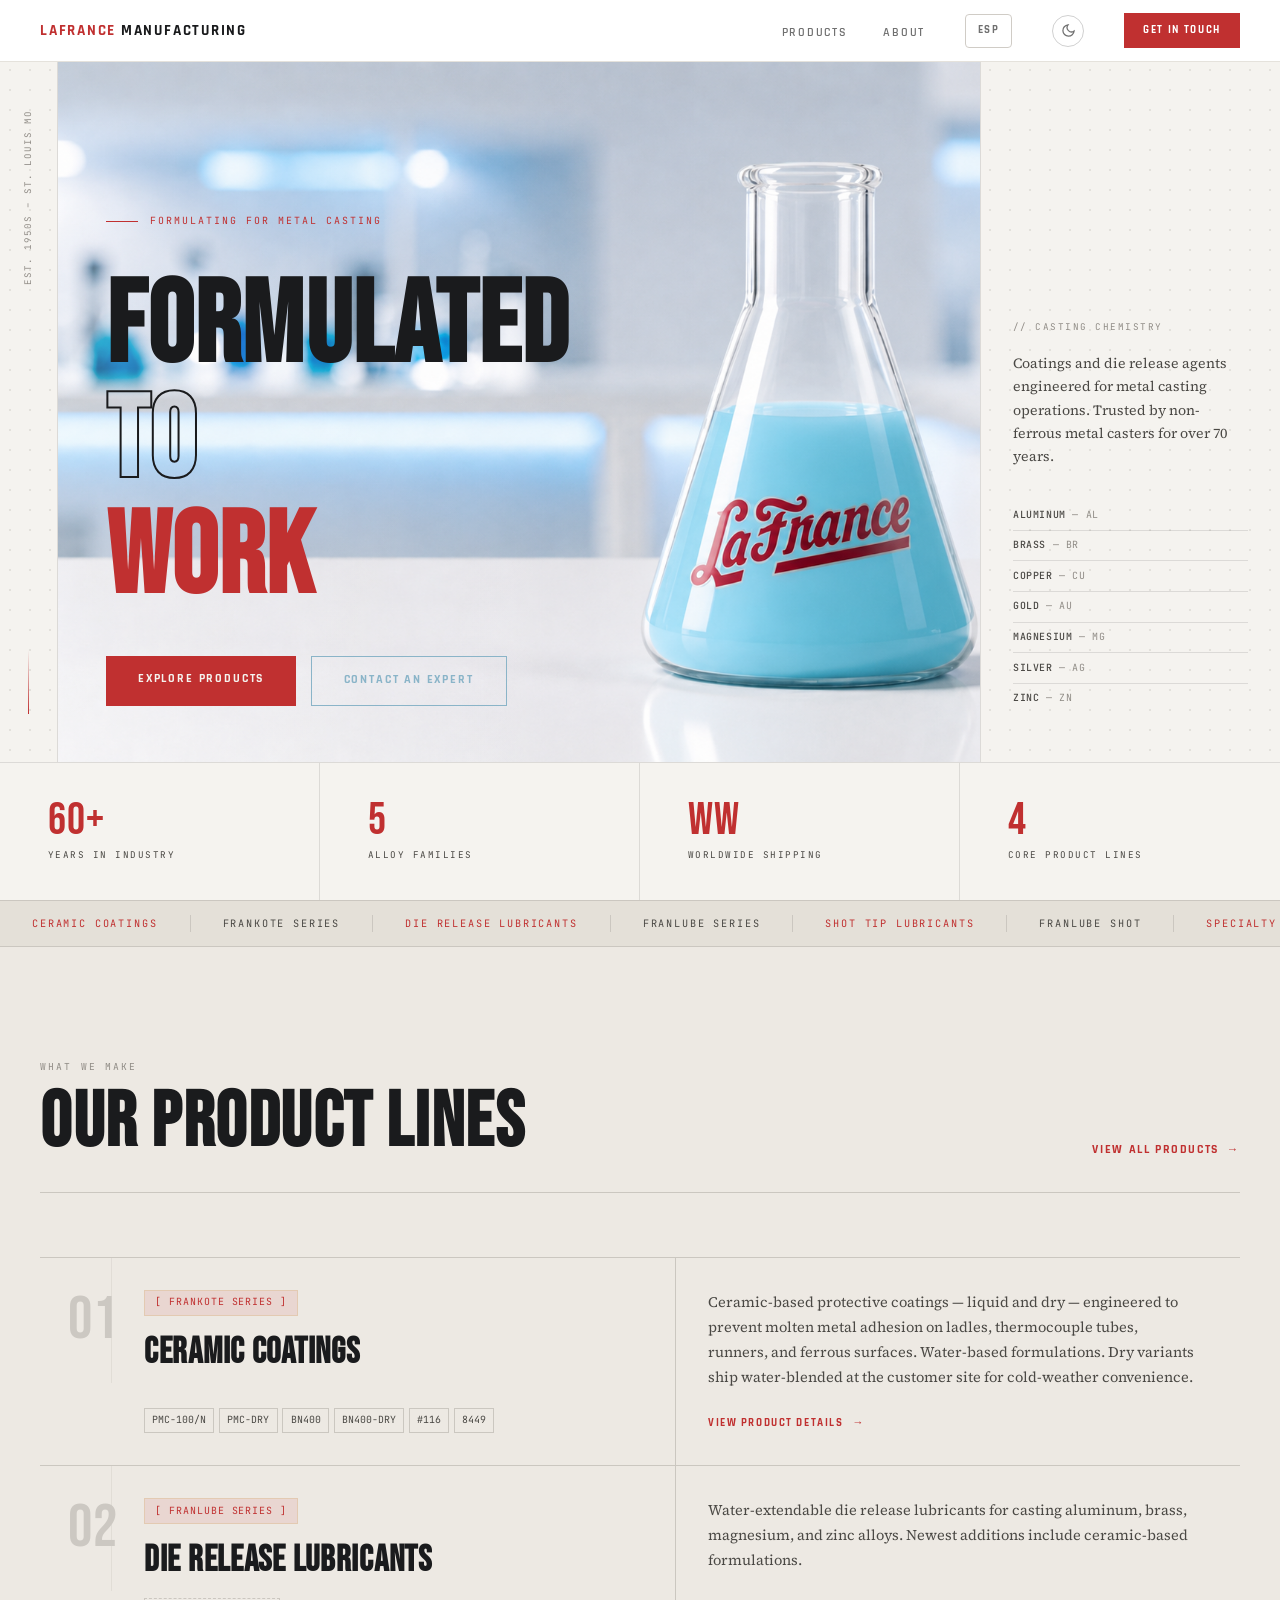
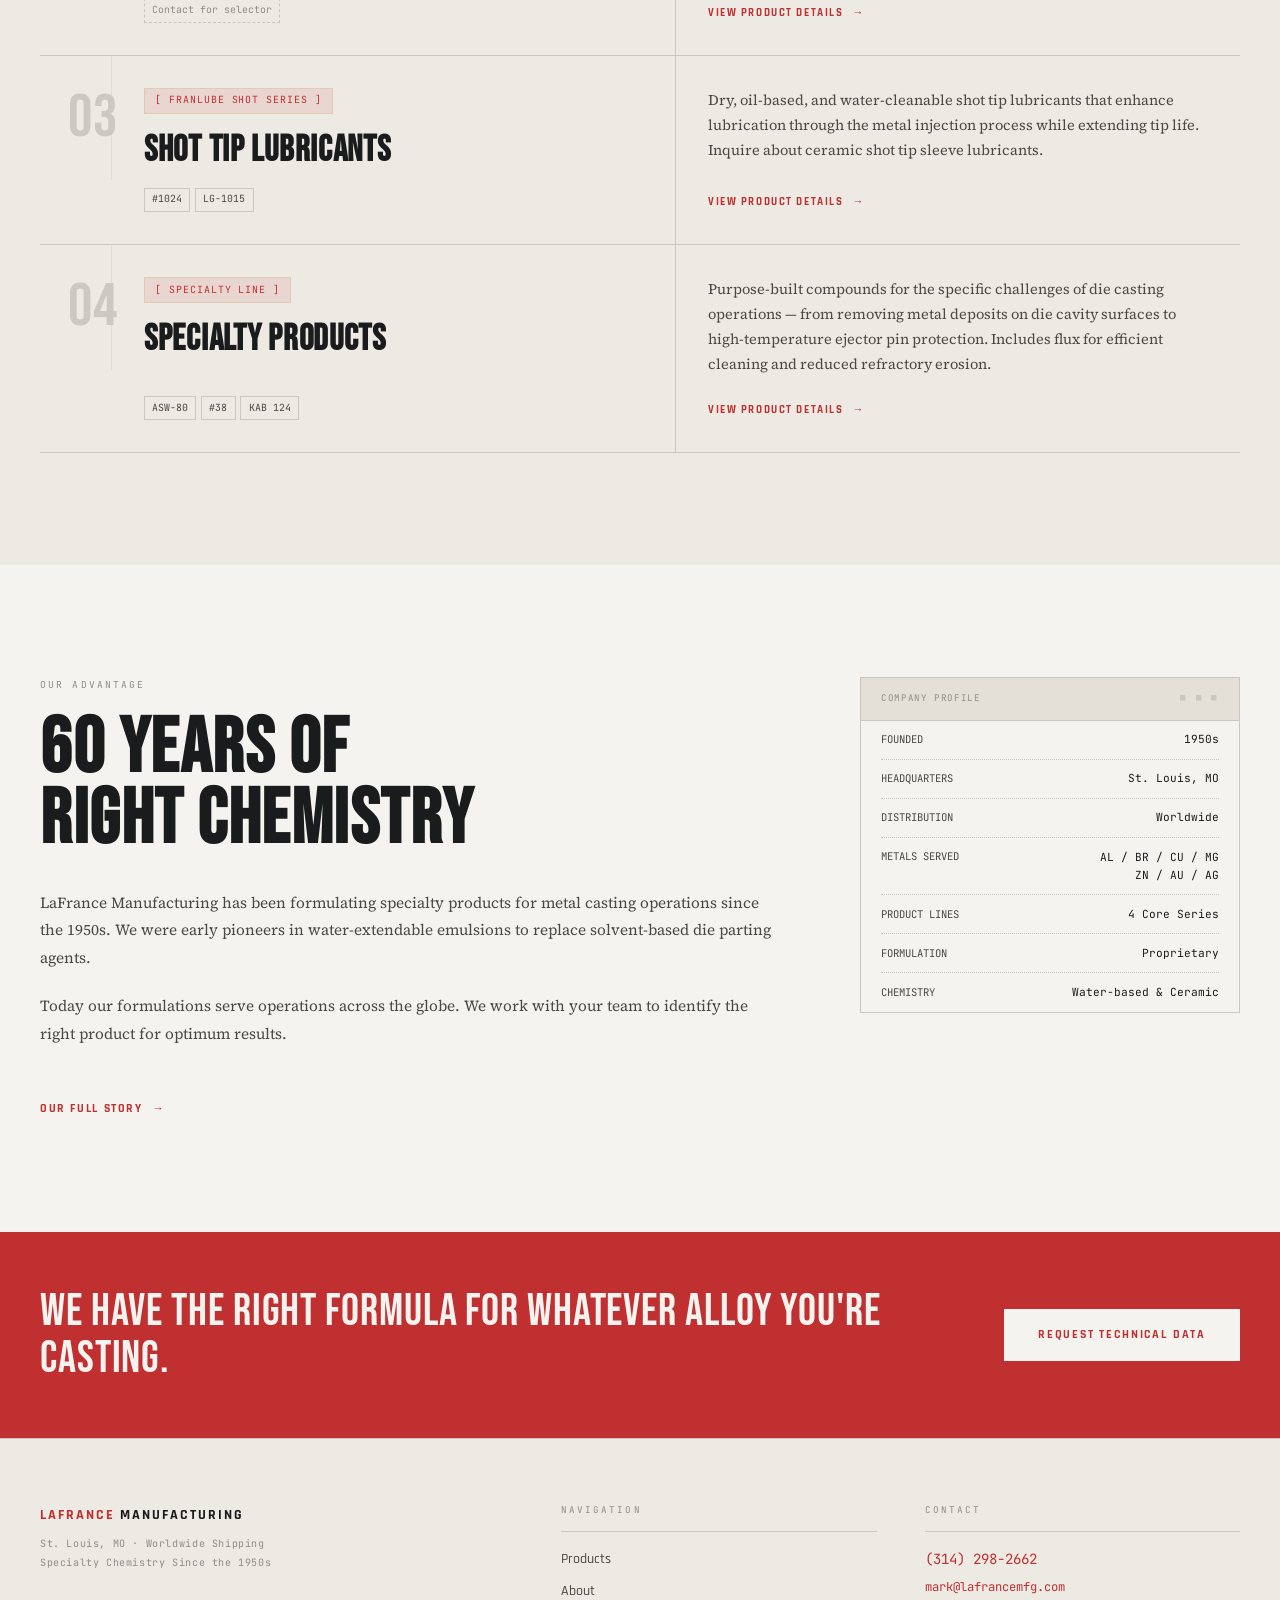
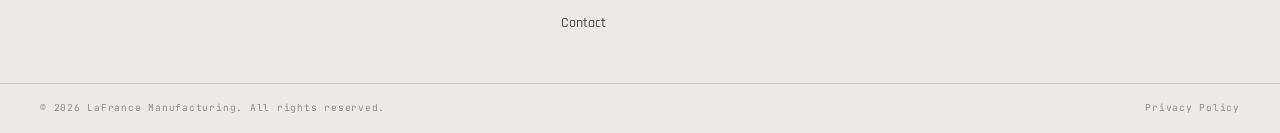
==== commit d31ef9db: "Split METALS SERVED spec row to 4+3 layout; comprehensive mobile polish - METALS SERVED split: AL/BR" ====
--- a/index.html
+++ b/index.html
@@ -564,12 +564,12 @@
     <span class="alloy-item hi">Die Release Lubricants</span><span class="alloy-item">Franlube Series</span>
     <span class="alloy-item hi">Shot Tip Lubricants</span><span class="alloy-item">Franlube Shot</span>
     <span class="alloy-item hi">Specialty Products</span><span class="alloy-item">AL / BR / CU / MG / ZN / AU / AG</span>
-    <span class="alloy-item hi">Gold &amp; Silver</span><span class="alloy-item">St. Louis, MO</span>
+    <span class="alloy-item hi" data-i18n="alloy.gold_silver">Gold &amp; Silver</span><span class="alloy-item">St. Louis, MO</span>
     <span class="alloy-item hi">Worldwide Shipping</span><span class="alloy-item">Ceramic Coatings</span>
     <span class="alloy-item hi">Frankote Series</span><span class="alloy-item">Die Release Lubricants</span>
     <span class="alloy-item hi">Franlube Series</span><span class="alloy-item">Shot Tip Lubricants</span>
     <span class="alloy-item hi">Franlube Shot</span><span class="alloy-item">Specialty Products</span>
-    <span class="alloy-item hi">AL / BR / CU / MG / ZN / AU / AG</span><span class="alloy-item">Gold &amp; Silver</span>
+    <span class="alloy-item hi">AL / BR / CU / MG / ZN / AU / AG</span><span class="alloy-item" data-i18n="alloy.gold_silver">Gold &amp; Silver</span>
     <span class="alloy-item hi">St. Louis, MO</span><span class="alloy-item">Worldwide Shipping</span>
   </div>
 </div>
@@ -677,7 +677,7 @@
           <div class="spec-row"><span class="spec-key" data-i18n="spec.founded">FOUNDED</span><span class="spec-val">1950s</span></div>
           <div class="spec-row"><span class="spec-key" data-i18n="spec.hq">HEADQUARTERS</span><span class="spec-val">St. Louis, MO</span></div>
           <div class="spec-row"><span class="spec-key" data-i18n="spec.dist">DISTRIBUTION</span><span class="spec-val" data-i18n="spec.dist_val">Worldwide</span></div>
-          <div class="spec-row"><span class="spec-key" data-i18n="spec.metals">METALS SERVED</span><span class="spec-val">AL / BR / CU / MG / ZN / AU / AG</span></div>
+          <div class="spec-row spec-row--metals"><span class="spec-key" data-i18n="spec.metals">METALS SERVED</span><span class="spec-val">AL / BR / CU / MG<br>ZN / AU / AG</span></div>
           <div class="spec-row"><span class="spec-key" data-i18n="spec.lines">PRODUCT LINES</span><span class="spec-val" data-i18n="spec.lines_val">4 Core Series</span></div>
           <div class="spec-row"><span class="spec-key" data-i18n="spec.form">FORMULATION</span><span class="spec-val" data-i18n="spec.form_val">Proprietary</span></div>
           <div class="spec-row"><span class="spec-key" data-i18n="spec.chem">CHEMISTRY</span><span class="spec-val" data-i18n="spec.chem_val">Water-based &amp; Ceramic</span></div>
@@ -787,6 +787,7 @@
     'callout.quote':      ['We have the right formula for whatever alloy you\'re casting.', 'Tenemos la fórmula correcta para cualquier aleación que funda.'],
     'callout.btn':        ['Request Technical Data', 'Solicitar Datos Técnicos'],
     // Footer
+    'alloy.gold_silver':  ['Gold & Silver',     'Oro y Plata'],
     'footer.nav_head':    ['Navigation',        'Navegación'],
     'footer.contact_head':['Contact',           'Contacto'],
     'footer.copy':        ['© 2026 LaFrance Manufacturing. All rights reserved.', '© 2026 LaFrance Manufacturing. Todos los derechos reservados.'],
--- a/style.css
+++ b/style.css
@@ -380,7 +380,7 @@
 .spec-key {
   font-family: var(--f-mono);
   font-size: 0.66rem;
-  color: var(--text-muted);
+  color: var(--text-2);
   white-space: nowrap;
   min-width: 130px;
   flex-shrink: 0;
@@ -391,7 +391,9 @@
   color: var(--text);
   margin-left: auto;
   text-align: right;
-}
+  line-height: 1.65;
+}
+.spec-row--metals { align-items: flex-start; }
 
 /* ── Section label + hed pattern ─────────────────────────────── */
 .sh { margin-bottom: 4rem; }
@@ -517,6 +519,9 @@
   :root { --pad: 1.25rem; }
   .footer-body { grid-template-columns: 1fr; }
   .footer-body > :first-child { grid-column: auto; }
+  .callout-strip .btn { width: 100%; text-align: center; justify-content: center; }
+  .spec-panel { padding: 1.25rem; }
+  .spec-key { min-width: 100px; }
 }
 
 /* ── Light mode ───────────────────────────────────────────────── */
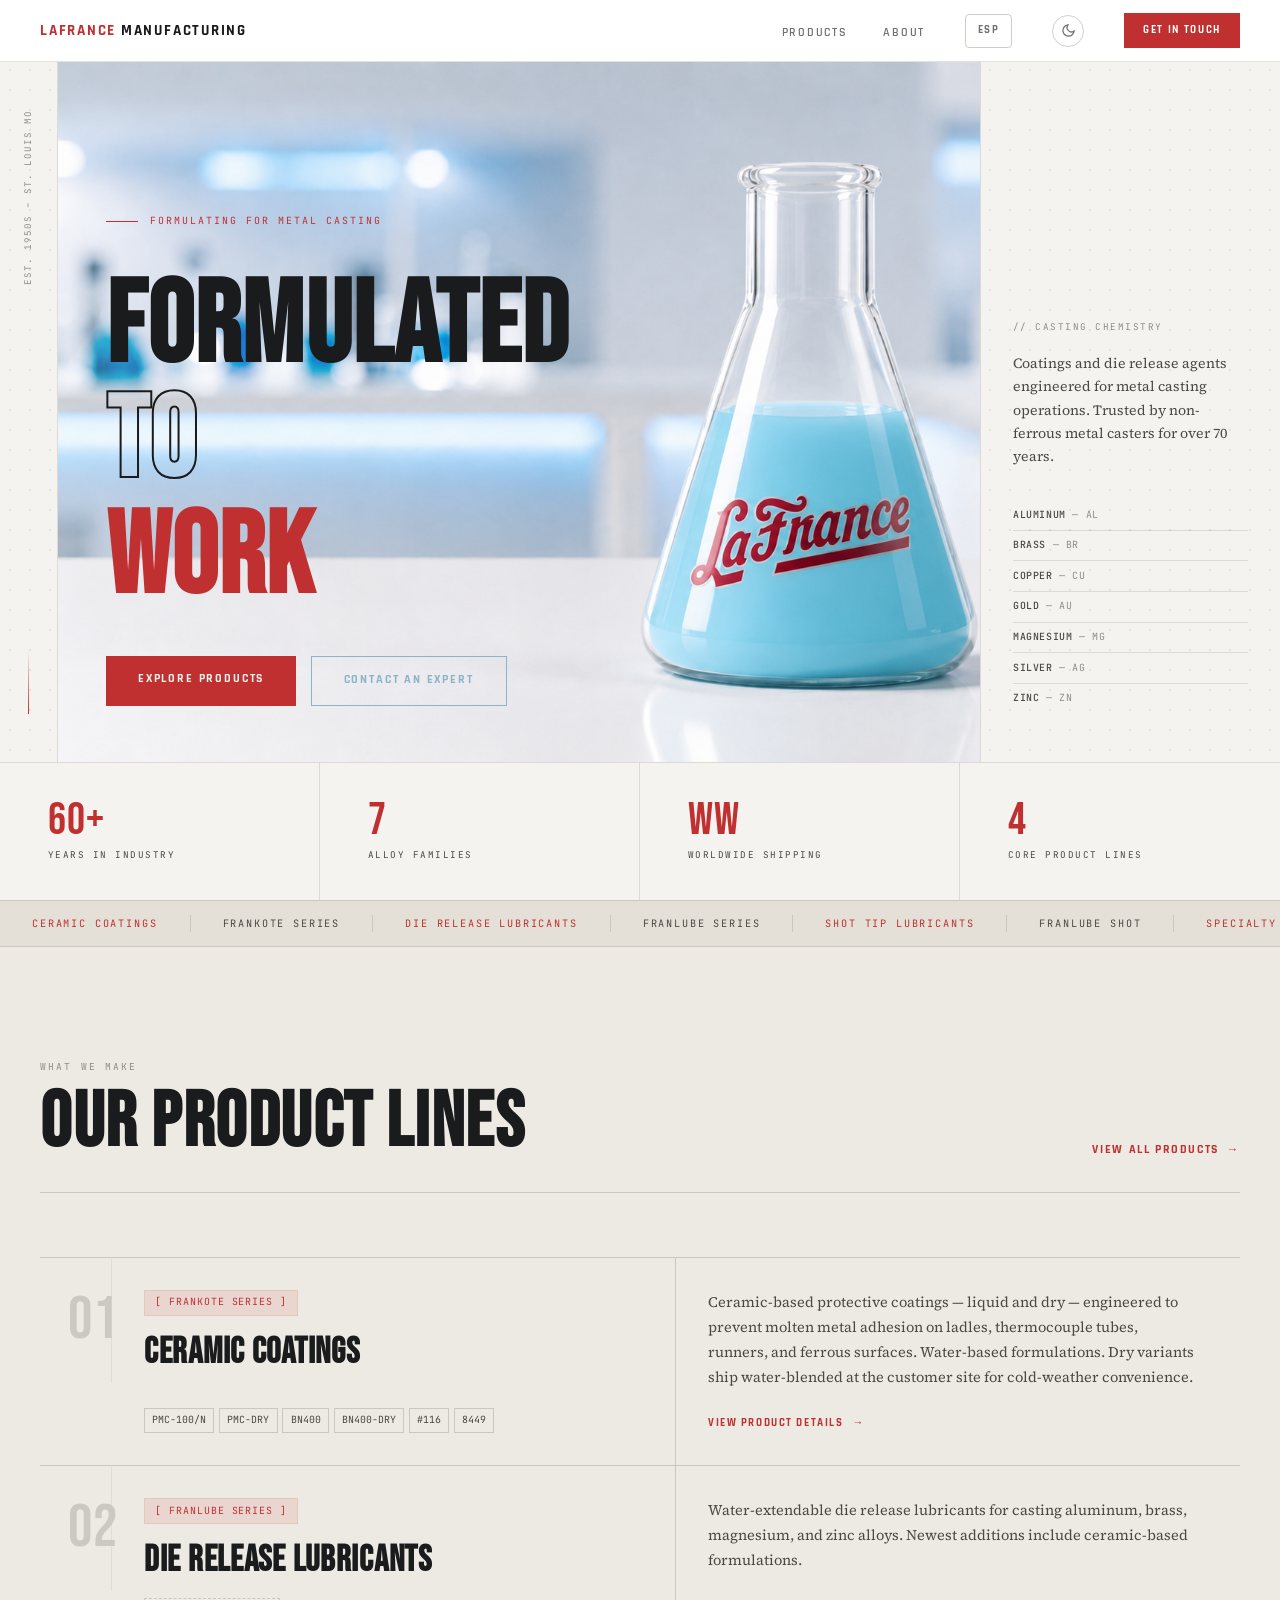
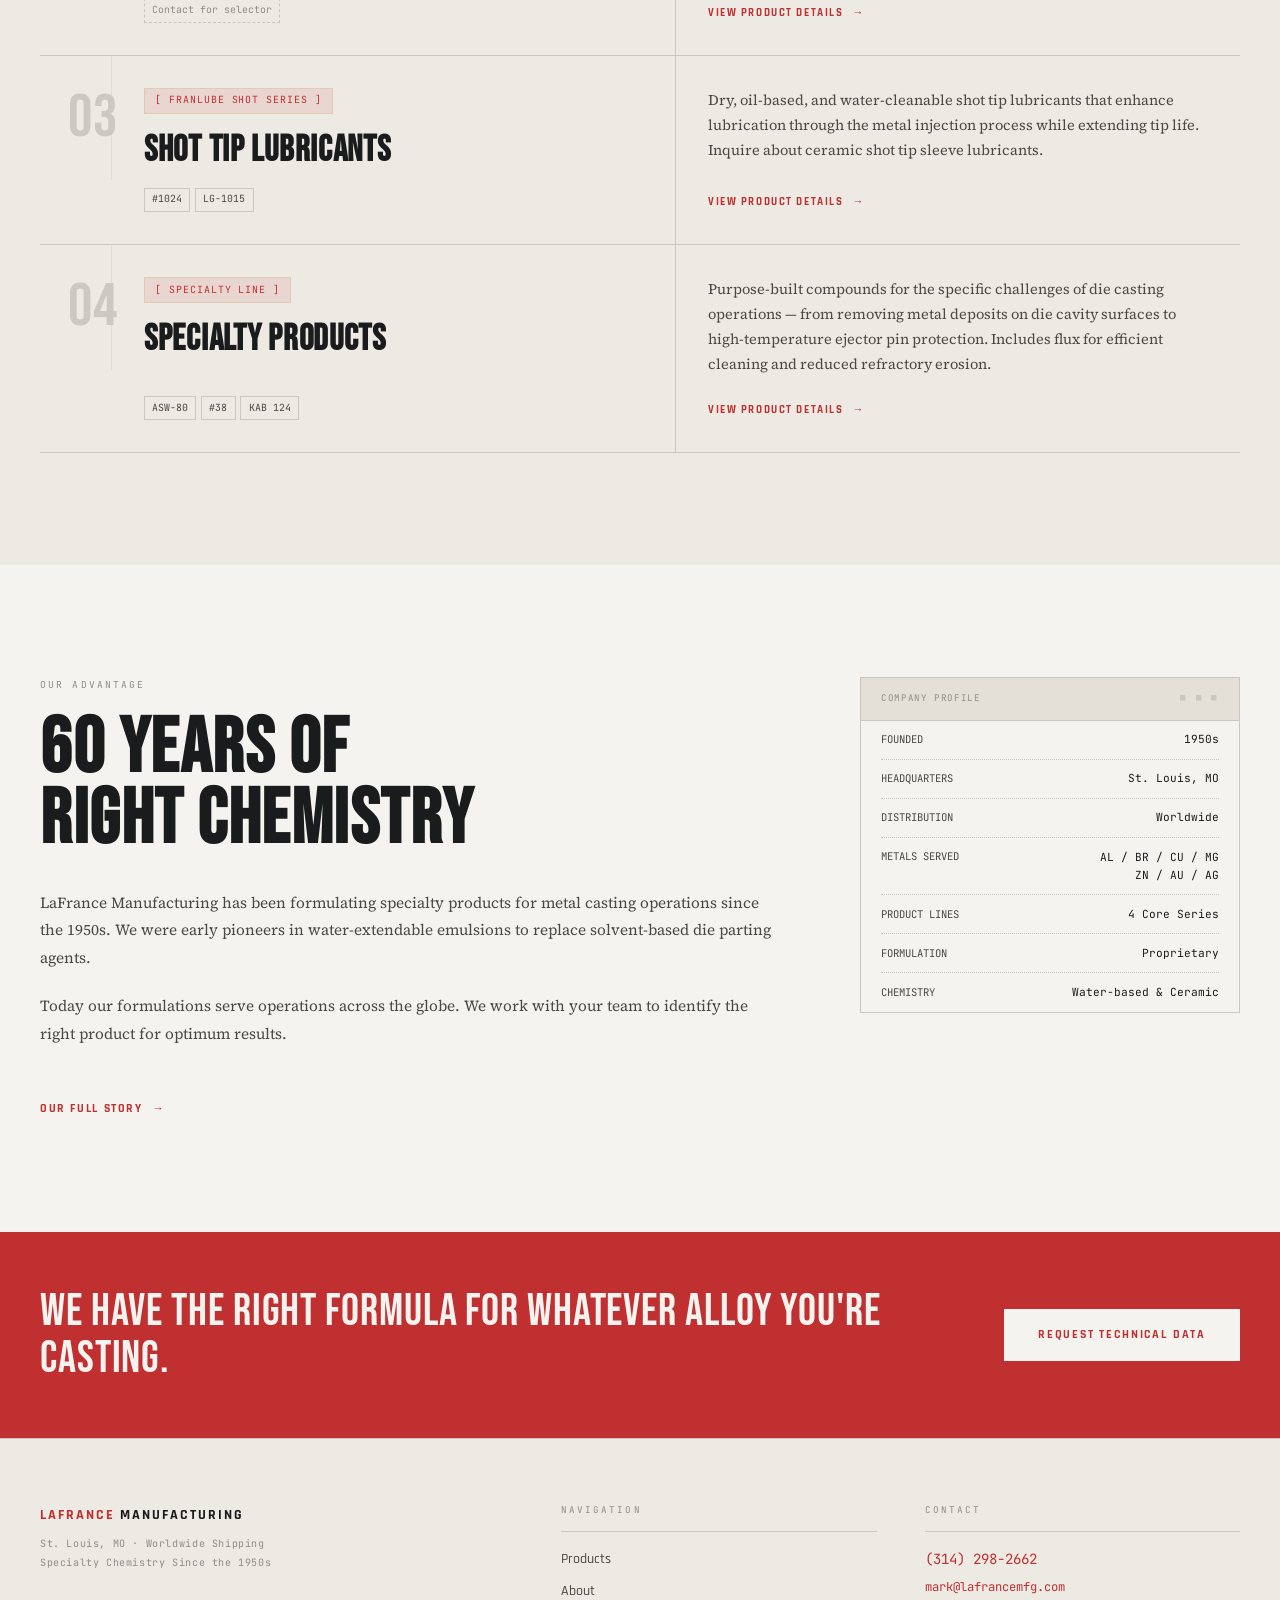
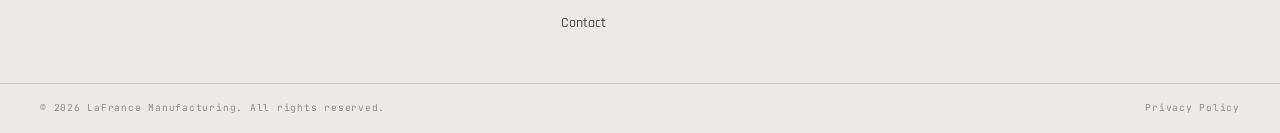
==== commit 0d7e0967: "Update alloy families stat from 5 to 7 (added Gold + Silver) Co-Authored-By: Claude Sonnet 4.6 <nore" ====
--- a/index.html
+++ b/index.html
@@ -15,7 +15,7 @@
   <meta property="og:url" content="https://j0nmichal.github.io/lafrance/">
   <meta property="og:title" content="LaFrance Manufacturing | Die Release Lubricants &amp; Ceramic Coatings">
   <meta property="og:description" content="Proprietary die release lubricants, ceramic coatings, and shot tip lubricants engineered for metal casting. Trusted by non-ferrous metal casters worldwide for 70+ years.">
-  <meta property="og:image" content="https://j0nmichal.github.io/lafrance/images/hero-home.png">
+  <meta property="og:image" content="https://j0nmichal.github.io/lafrance/images/lafrance-foundry-die-casting-chemistry-st-louis.png">
   <meta property="og:image:width" content="1920">
   <meta property="og:image:height" content="1080">
   <meta property="og:site_name" content="LaFrance Manufacturing">
@@ -25,7 +25,7 @@
   <meta name="twitter:card" content="summary_large_image">
   <meta name="twitter:title" content="LaFrance Manufacturing | Die Release Lubricants &amp; Ceramic Coatings">
   <meta name="twitter:description" content="Proprietary die release lubricants and ceramic coatings for metal casting. 60+ years serving foundries worldwide.">
-  <meta name="twitter:image" content="https://j0nmichal.github.io/lafrance/images/hero-home.png">
+  <meta name="twitter:image" content="https://j0nmichal.github.io/lafrance/images/lafrance-foundry-die-casting-chemistry-st-louis.png">
 
   <!-- Schema.org JSON-LD -->
   <script type="application/ld+json">
@@ -37,7 +37,7 @@
         "@id": "https://j0nmichal.github.io/lafrance/#organization",
         "name": "LaFrance Manufacturing",
         "url": "https://j0nmichal.github.io/lafrance/",
-        "logo": "https://j0nmichal.github.io/lafrance/images/hero-home.png",
+        "logo": "https://j0nmichal.github.io/lafrance/images/lafrance-foundry-die-casting-chemistry-st-louis.png",
         "description": "Specialty chemical manufacturer producing die release lubricants, ceramic coatings, and shot tip lubricants engineered for metal casting operations.",
         "foundingDate": "1960",
         "address": {
@@ -146,7 +146,7 @@
     /*
     ╔══════════════════════════════════════════════════════════════╗
     ║  PHOTO FRAME — swap background-image for real photo:        ║
-    ║    background-image: url('images/hero-home.png')            ║
+    ║    background-image: url('images/lafrance-foundry-die-casting-chemistry-st-louis.png')            ║
     ║  Recommended: 1920×1080px, bright or dark tones both work.  ║
     ║  The gradient overlay handles text readability.             ║
     ╚══════════════════════════════════════════════════════════════╝
@@ -159,8 +159,8 @@
       background-color: #1a1b1d;
       background-size: cover;
       background-position: 55% center;
-      /* Light mode uses bright lab photo; dark mode uses hero-home-dark.png (see JS swap below) */
-      background-image: url('images/hero-home.png');
+      /* Light mode uses bright lab photo; dark mode uses -dark variant (see JS swap below) */
+      background-image: url('images/lafrance-foundry-die-casting-chemistry-st-louis.png');
     }
 
     /* Very light overlay — just a soft fade at the left edge, no darkening */
@@ -541,7 +541,7 @@
       <span class="stat-lbl" data-i18n="stat.years">Years in Industry</span>
     </div>
     <div class="stat" role="listitem">
-      <span class="stat-val">5</span>
+      <span class="stat-val">7</span>
       <span class="stat-lbl" data-i18n="stat.alloys">Alloy Families</span>
     </div>
     <div class="stat" role="listitem">
@@ -817,8 +817,8 @@
   const iconMoon    = document.getElementById('icon-moon');
   const heroBlock   = document.querySelector('.hero-img-block');
 
-  const DARK_IMG  = 'images/hero-home-dark.png';
-  const LIGHT_IMG = 'images/hero-home.png';
+  const DARK_IMG  = 'images/lafrance-foundry-die-casting-chemistry-st-louis-dark.png';
+  const LIGHT_IMG = 'images/lafrance-foundry-die-casting-chemistry-st-louis.png';
 
   function applyTheme(isLight) {
     html.classList.toggle('light', isLight);
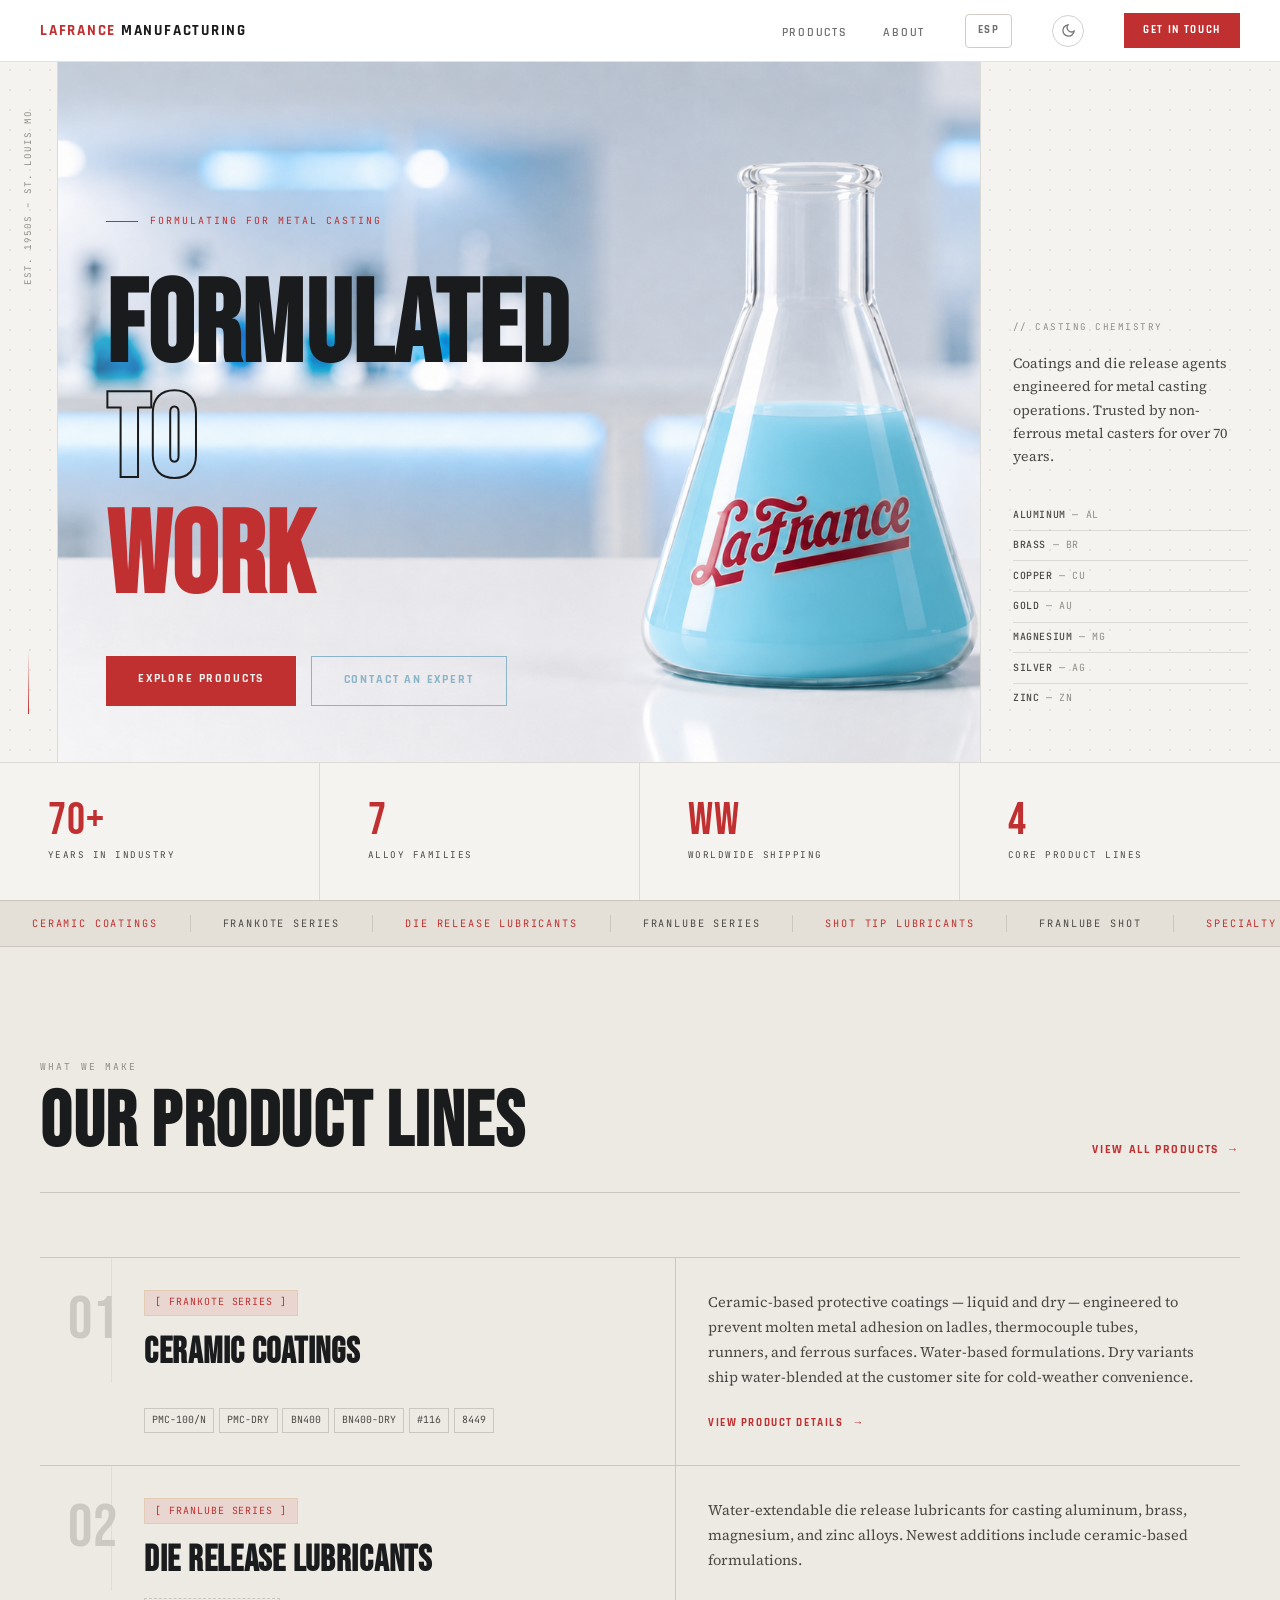
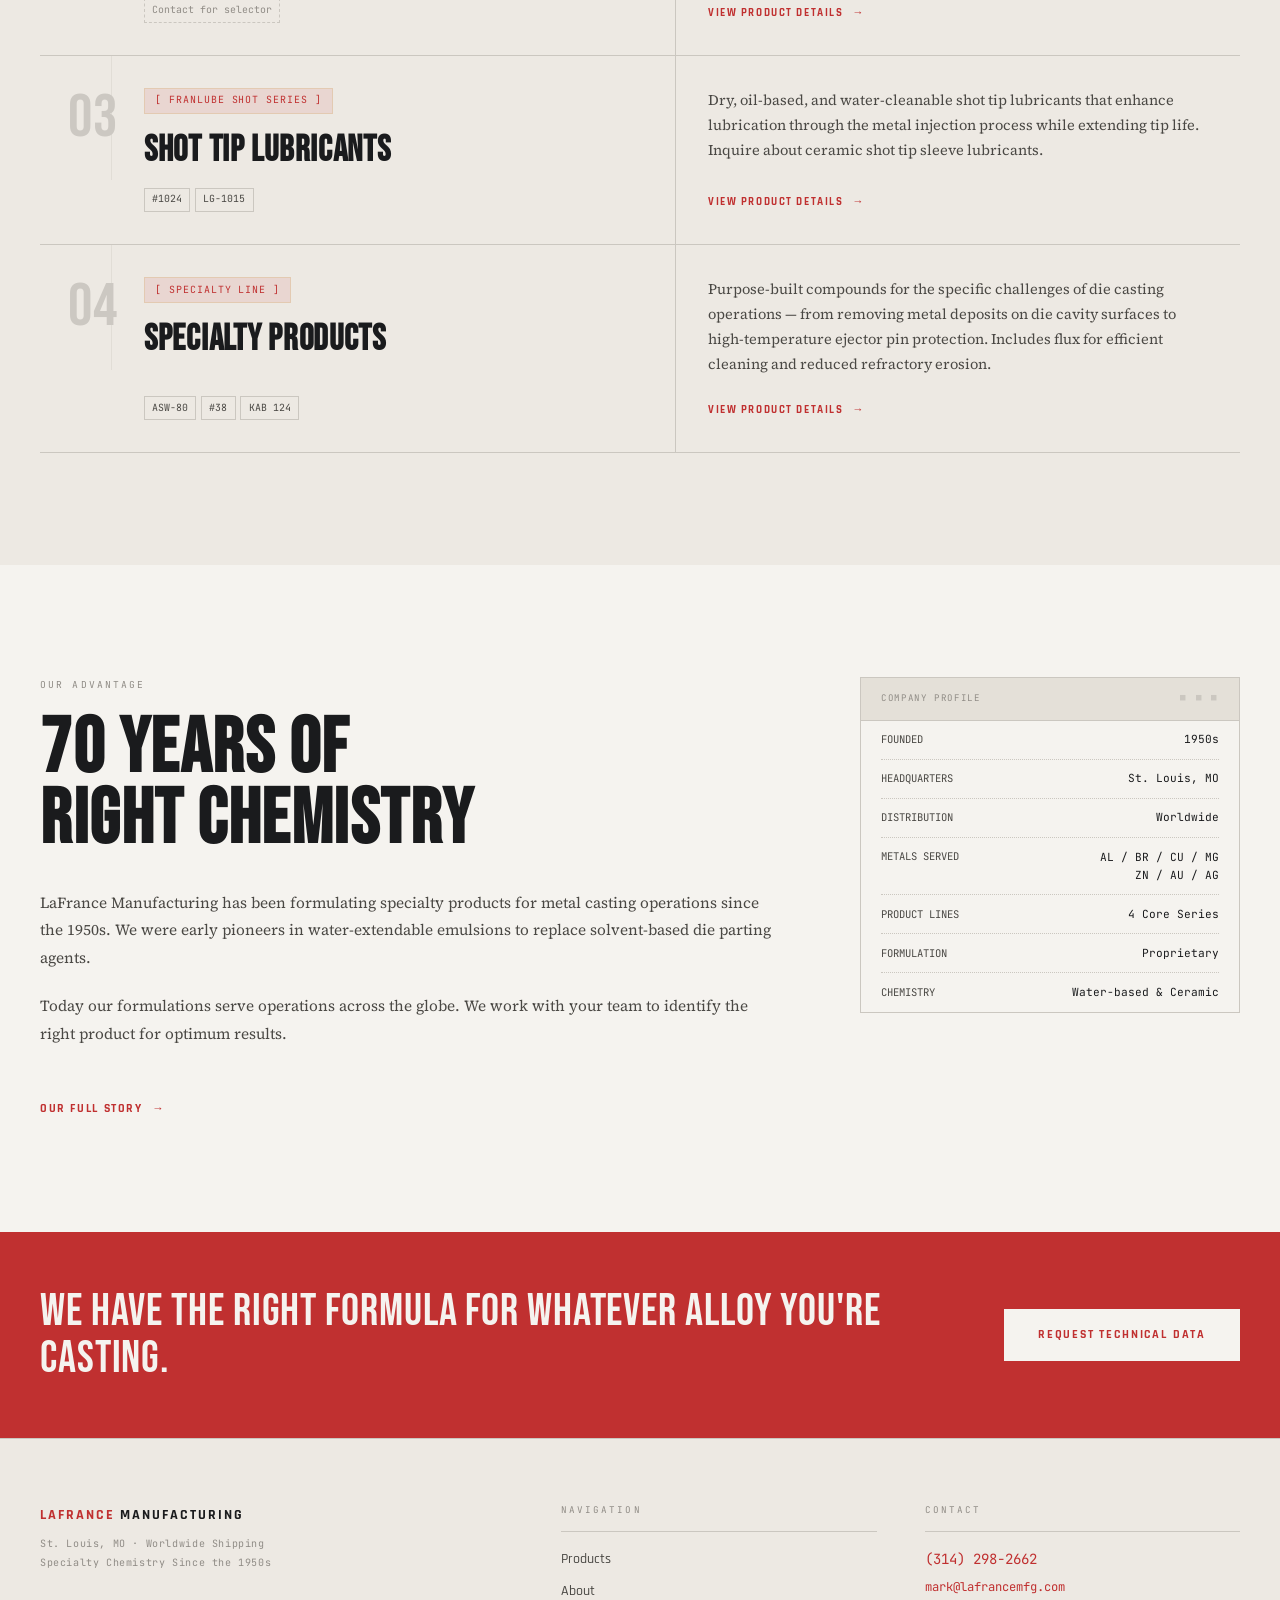
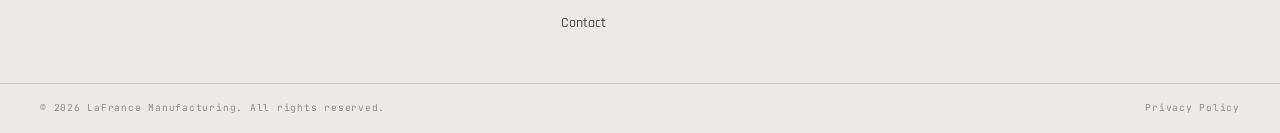
==== commit accf6b2e: "Apply client Spanish copy edits + align years to 70+ sitewide - hero.line2 'TO' now translates to 'P" ====
--- a/index.html
+++ b/index.html
@@ -24,7 +24,7 @@
   <!-- Twitter Card -->
   <meta name="twitter:card" content="summary_large_image">
   <meta name="twitter:title" content="LaFrance Manufacturing | Die Release Lubricants &amp; Ceramic Coatings">
-  <meta name="twitter:description" content="Proprietary die release lubricants and ceramic coatings for metal casting. 60+ years serving foundries worldwide.">
+  <meta name="twitter:description" content="Proprietary die release lubricants and ceramic coatings for metal casting. 70+ years serving foundries worldwide.">
   <meta name="twitter:image" content="https://j0nmichal.github.io/lafrance/images/lafrance-foundry-die-casting-chemistry-st-louis.png">
 
   <!-- Schema.org JSON-LD -->
@@ -505,7 +505,7 @@
           <p class="hero-eyebrow reveal" data-i18n="hero.eyebrow">Formulating for Metal Casting</p>
           <h1 class="hero-hed reveal d1" id="hero-hed">
             <span data-i18n="hero.line1">FORMULATED</span><br>
-            <span class="stroke">TO</span><br>
+            <span class="stroke" data-i18n="hero.line2">TO</span><br>
             <span class="amber" data-i18n="hero.line3">WORK</span>
           </h1>
           <div class="hero-ctas reveal d2">
@@ -537,7 +537,7 @@
 
   <div class="hero-stats reveal d3" role="list">
     <div class="stat" role="listitem">
-      <span class="stat-val">60+</span>
+      <span class="stat-val">70+</span>
       <span class="stat-lbl" data-i18n="stat.years">Years in Industry</span>
     </div>
     <div class="stat" role="listitem">
@@ -663,7 +663,7 @@
 
       <div>
         <span class="label reveal" data-i18n="about.label">Our Advantage</span>
-        <h2 class="hed hed-lg reveal d1" id="about-teaser-hed" style="margin-top:1rem;"><span data-i18n="about.h2_l1">60 YEARS OF</span><br><span data-i18n="about.h2_l2">RIGHT CHEMISTRY</span></h2>
+        <h2 class="hed hed-lg reveal d1" id="about-teaser-hed" style="margin-top:1rem;"><span data-i18n="about.h2_l1">70 YEARS OF</span><br><span data-i18n="about.h2_l2">RIGHT CHEMISTRY</span></h2>
         <div class="about-body reveal d2">
           <p data-i18n="about.p1">LaFrance Manufacturing has been formulating specialty products for metal casting operations since the 1950s. We were early pioneers in water-extendable emulsions to replace solvent-based die parting agents.</p>
           <p data-i18n="about.p2">Today our formulations serve operations across the globe. We work with your team to identify the right product for optimum results.</p>
@@ -736,6 +736,7 @@
     // Hero
     'hero.eyebrow':       ['Formulating for Metal Casting', 'Formulando para Fundición de Metales'],
     'hero.line1':         ['FORMULATED',      'FORMULADO'],
+    'hero.line2':         ['TO',              'PARA'],
     'hero.line3':         ['WORK',            'FUNCIONAR'],
     // Aside
     'aside.label':        ['// Casting Chemistry', '// Química de Fundición'],
@@ -765,7 +766,7 @@
     't4.desc':  ['Purpose-built compounds for the specific challenges of die casting operations — from removing metal deposits on die cavity surfaces to high-temperature ejector pin protection. Includes flux for efficient cleaning and reduced refractory erosion.', 'Compuestos diseñados para los desafíos específicos de las operaciones de fundición a presión — desde la eliminación de depósitos metálicos en las cavidades del molde hasta la protección de pines expulsores a alta temperatura. Incluye fundente para una limpieza eficiente y reducción de la erosión refractaria.'],
     // About teaser
     'about.label':  ['Our Advantage',  'Nuestra Ventaja'],
-    'about.h2_l1':  ['60 YEARS OF',    '60 AÑOS DE'],
+    'about.h2_l1':  ['70 YEARS OF',    '70 AÑOS DE'],
     'about.h2_l2':  ['RIGHT CHEMISTRY','QUÍMICA CORRECTA'],
     'about.p1':     ['LaFrance Manufacturing has been formulating specialty products for metal casting operations since the 1950s. We were early pioneers in water-extendable emulsions to replace solvent-based die parting agents.', 'LaFrance Manufacturing ha formulado productos especiales para operaciones de fundición de metales desde los años 50. Fuimos pioneros en emulsiones a base de agua para reemplazar los agentes desmoldantes a base de solvente.'],
     'about.p2':     ['Today our formulations serve operations across the globe. We work with your team to identify the right product for optimum results.', 'Hoy nuestras formulaciones sirven a operaciones en todo el mundo. Trabajamos con su equipo para identificar el producto correcto para obtener resultados óptimos.'],
@@ -784,7 +785,7 @@
     'spec.chem':      ['CHEMISTRY',          'QUÍMICA'],
     'spec.chem_val':  ['Water-based & Ceramic','A base de agua y Cerámica'],
     // Callout
-    'callout.quote':      ['We have the right formula for whatever alloy you\'re casting.', 'Tenemos la fórmula correcta para cualquier aleación que funda.'],
+    'callout.quote':      ['We have the right formula for whatever alloy you\'re casting.', 'Tenemos la fórmula correcta para cualquier aleación que fundas.'],
     'callout.btn':        ['Request Technical Data', 'Solicitar Datos Técnicos'],
     // Footer
     'alloy.gold_silver':  ['Gold & Silver',     'Oro y Plata'],
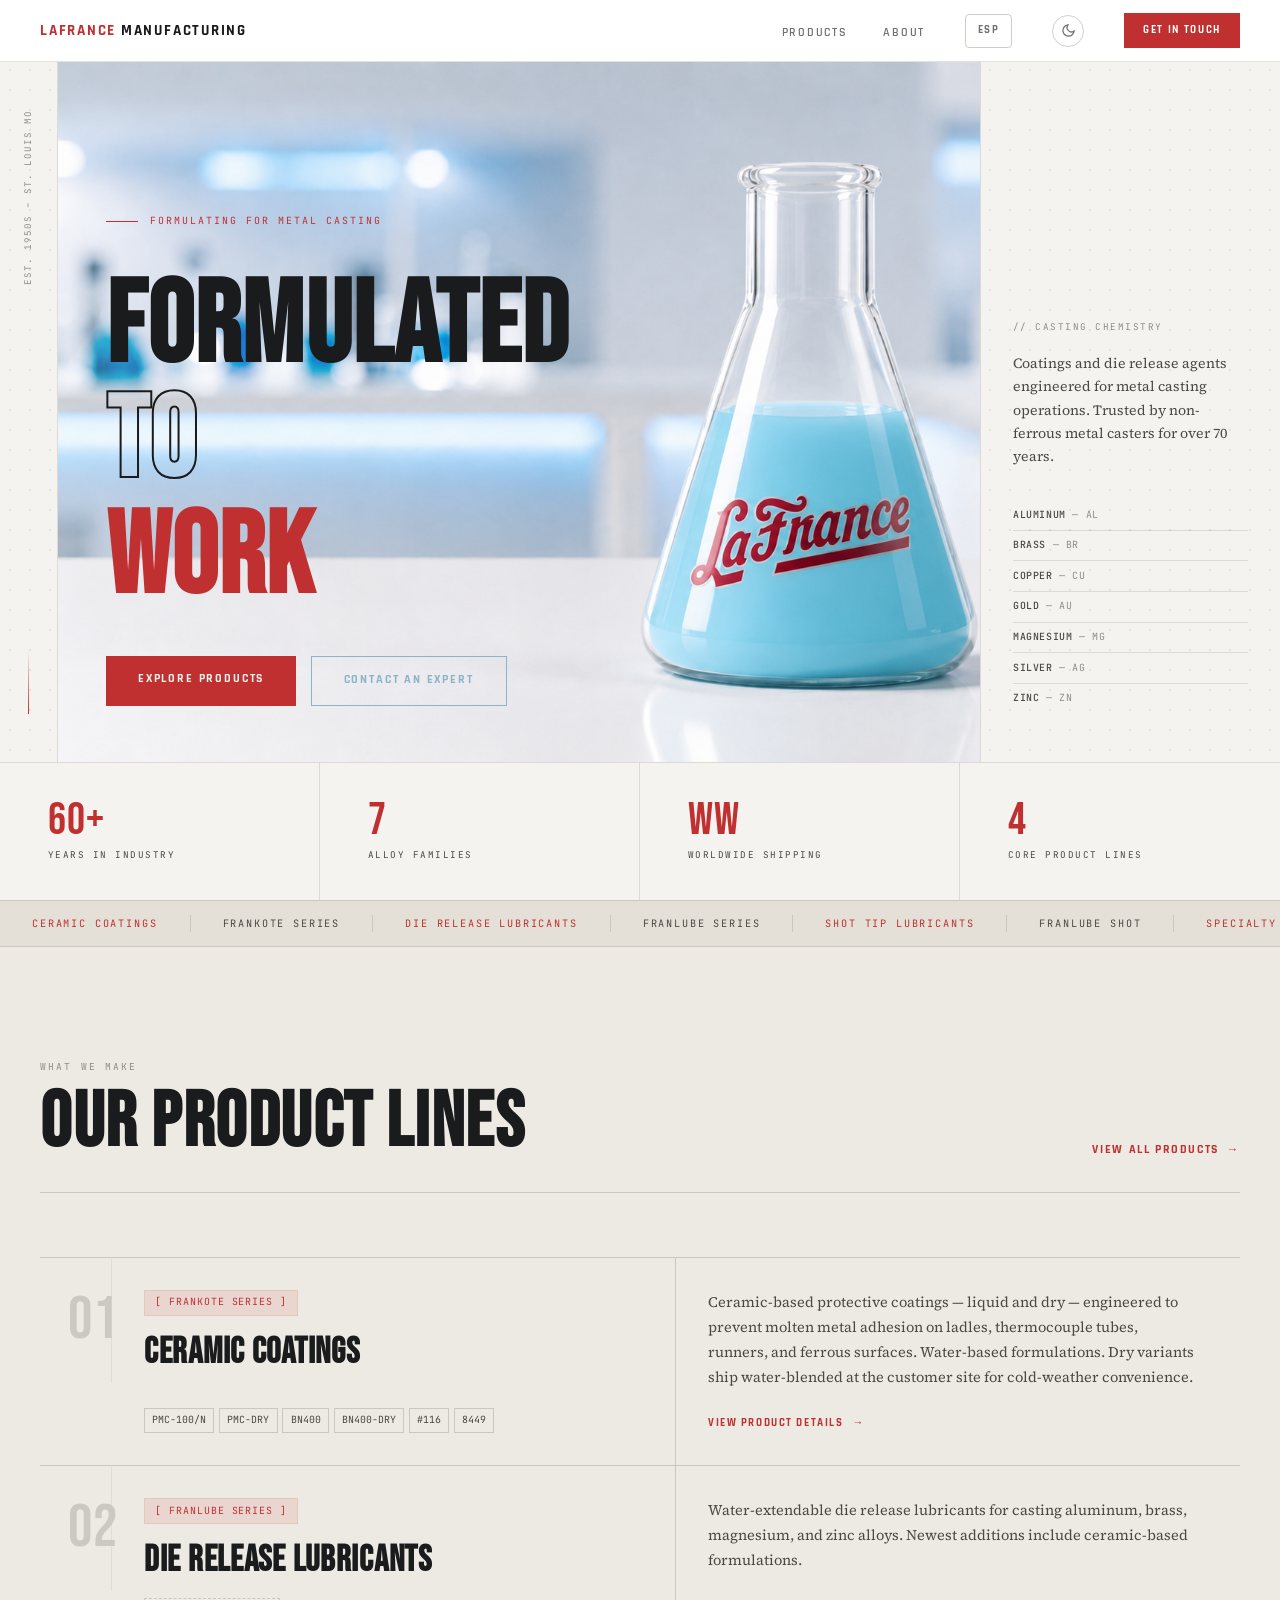
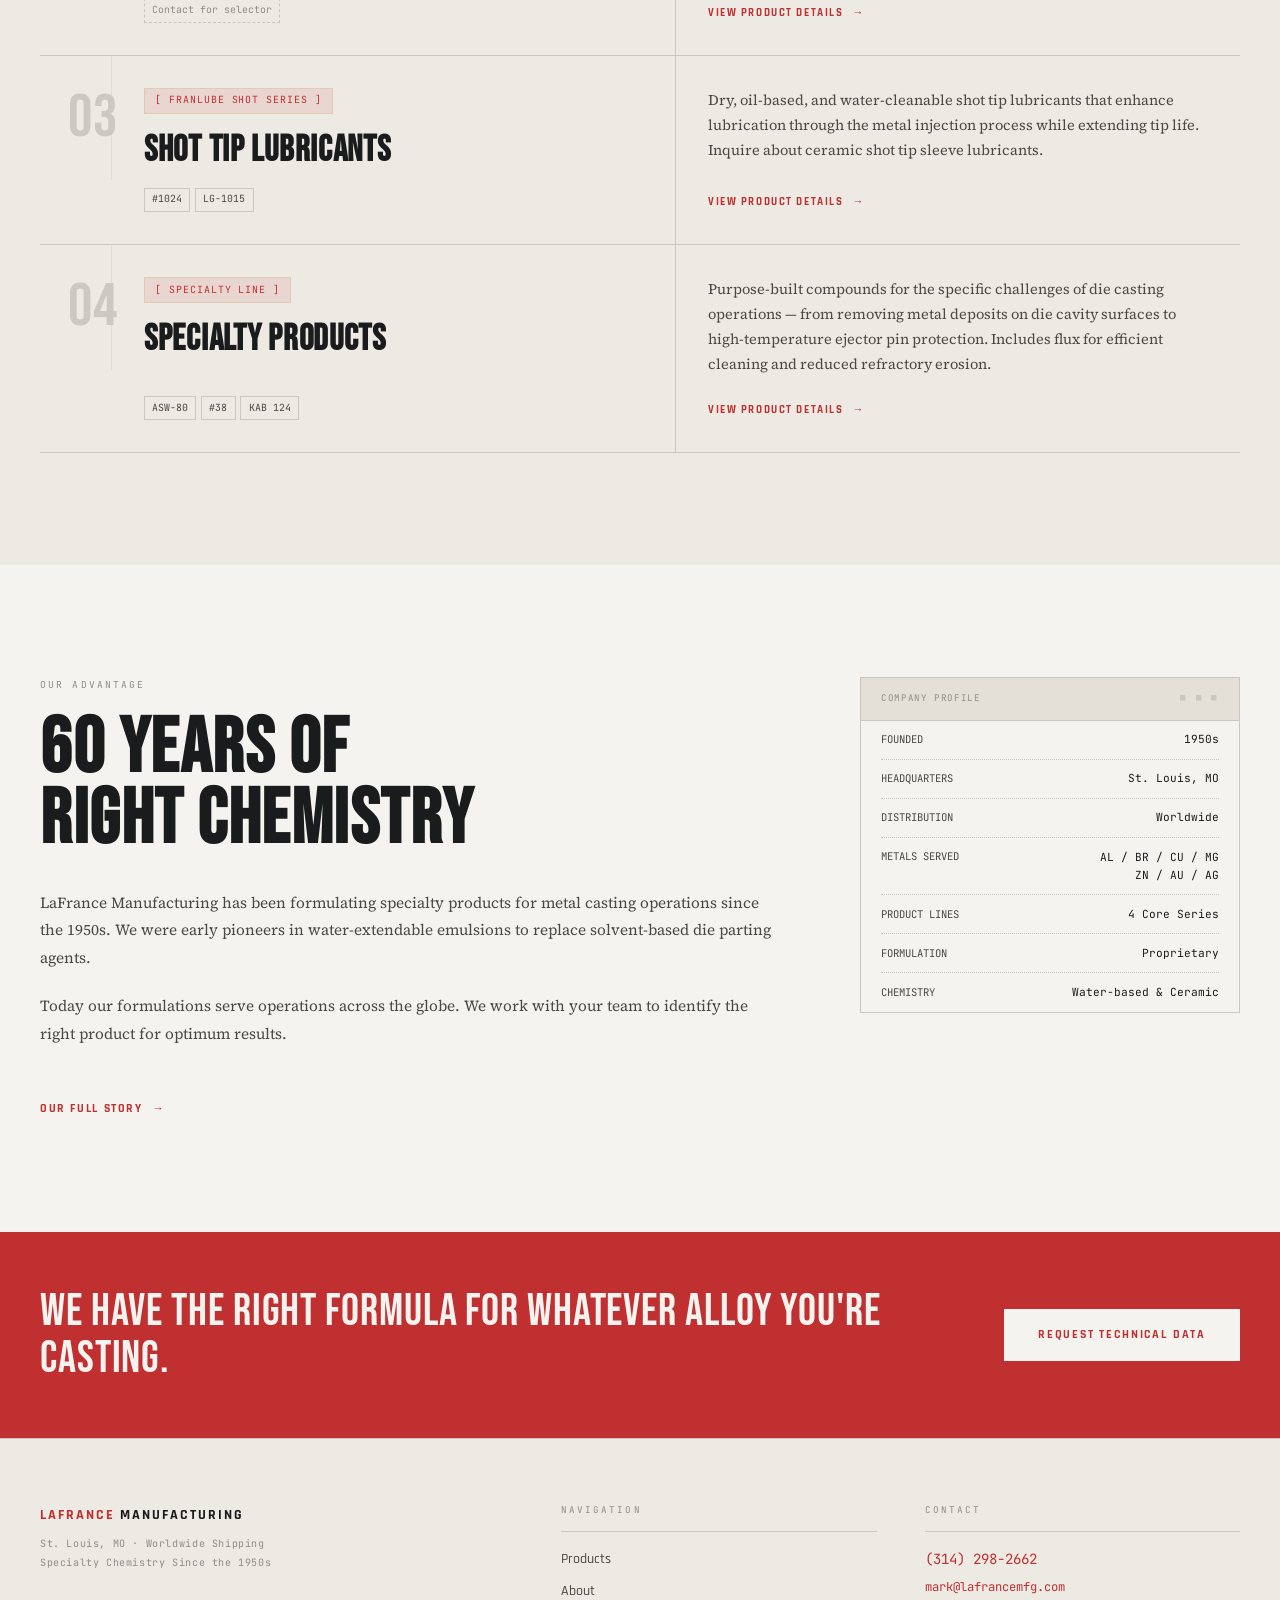
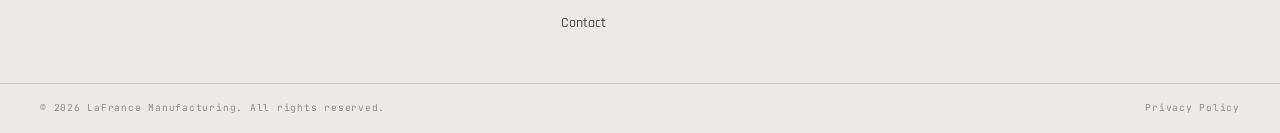
==== commit 9105b722: "Correct founding year to 1959 — revert 70+ back to 60+ throughout Company was founded in 1959 (67 ye" ====
--- a/index.html
+++ b/index.html
@@ -4,7 +4,7 @@
   <meta charset="UTF-8">
   <meta name="viewport" content="width=device-width, initial-scale=1.0">
   <title>LaFrance Manufacturing | Die Release Lubricants &amp; Ceramic Coatings for Metal Casting</title>
-  <meta name="description" content="LaFrance Manufacturing produces proprietary die release lubricants, ceramic coatings, and shot tip lubricants engineered for metal casting operations. Serving foundries worldwide for 70+ years from St. Louis, MO.">
+  <meta name="description" content="LaFrance Manufacturing produces proprietary die release lubricants, ceramic coatings, and shot tip lubricants engineered for metal casting operations. Serving foundries worldwide for 60+ years from St. Louis, MO.">
   <meta name="keywords" content="die release lubricant, ceramic coating foundry, metal casting lubricant, die casting release agent, shot tip lubricant, Frankote, Franlube, permanent mold coating, foundry chemistry, St. Louis manufacturer">
   <meta name="robots" content="index, follow">
   <meta name="author" content="LaFrance Manufacturing">
@@ -14,7 +14,7 @@
   <meta property="og:type" content="website">
   <meta property="og:url" content="https://j0nmichal.github.io/lafrance/">
   <meta property="og:title" content="LaFrance Manufacturing | Die Release Lubricants &amp; Ceramic Coatings">
-  <meta property="og:description" content="Proprietary die release lubricants, ceramic coatings, and shot tip lubricants engineered for metal casting. Trusted by non-ferrous metal casters worldwide for 70+ years.">
+  <meta property="og:description" content="Proprietary die release lubricants, ceramic coatings, and shot tip lubricants engineered for metal casting. Trusted by non-ferrous metal casters worldwide for 60+ years.">
   <meta property="og:image" content="https://j0nmichal.github.io/lafrance/images/lafrance-foundry-die-casting-chemistry-st-louis.png">
   <meta property="og:image:width" content="1920">
   <meta property="og:image:height" content="1080">
@@ -24,7 +24,7 @@
   <!-- Twitter Card -->
   <meta name="twitter:card" content="summary_large_image">
   <meta name="twitter:title" content="LaFrance Manufacturing | Die Release Lubricants &amp; Ceramic Coatings">
-  <meta name="twitter:description" content="Proprietary die release lubricants and ceramic coatings for metal casting. 70+ years serving foundries worldwide.">
+  <meta name="twitter:description" content="Proprietary die release lubricants and ceramic coatings for metal casting. 60+ years serving foundries worldwide.">
   <meta name="twitter:image" content="https://j0nmichal.github.io/lafrance/images/lafrance-foundry-die-casting-chemistry-st-louis.png">
 
   <!-- Schema.org JSON-LD -->
@@ -39,7 +39,7 @@
         "url": "https://j0nmichal.github.io/lafrance/",
         "logo": "https://j0nmichal.github.io/lafrance/images/lafrance-foundry-die-casting-chemistry-st-louis.png",
         "description": "Specialty chemical manufacturer producing die release lubricants, ceramic coatings, and shot tip lubricants engineered for metal casting operations.",
-        "foundingDate": "1960",
+        "foundingDate": "1959",
         "address": {
           "@type": "PostalAddress",
           "addressLocality": "St. Louis",
@@ -537,7 +537,7 @@
 
   <div class="hero-stats reveal d3" role="list">
     <div class="stat" role="listitem">
-      <span class="stat-val">70+</span>
+      <span class="stat-val">60+</span>
       <span class="stat-lbl" data-i18n="stat.years">Years in Industry</span>
     </div>
     <div class="stat" role="listitem">
@@ -663,7 +663,7 @@
 
       <div>
         <span class="label reveal" data-i18n="about.label">Our Advantage</span>
-        <h2 class="hed hed-lg reveal d1" id="about-teaser-hed" style="margin-top:1rem;"><span data-i18n="about.h2_l1">70 YEARS OF</span><br><span data-i18n="about.h2_l2">RIGHT CHEMISTRY</span></h2>
+        <h2 class="hed hed-lg reveal d1" id="about-teaser-hed" style="margin-top:1rem;"><span data-i18n="about.h2_l1">60 YEARS OF</span><br><span data-i18n="about.h2_l2">RIGHT CHEMISTRY</span></h2>
         <div class="about-body reveal d2">
           <p data-i18n="about.p1">LaFrance Manufacturing has been formulating specialty products for metal casting operations since the 1950s. We were early pioneers in water-extendable emulsions to replace solvent-based die parting agents.</p>
           <p data-i18n="about.p2">Today our formulations serve operations across the globe. We work with your team to identify the right product for optimum results.</p>
@@ -766,7 +766,7 @@
     't4.desc':  ['Purpose-built compounds for the specific challenges of die casting operations — from removing metal deposits on die cavity surfaces to high-temperature ejector pin protection. Includes flux for efficient cleaning and reduced refractory erosion.', 'Compuestos diseñados para los desafíos específicos de las operaciones de fundición a presión — desde la eliminación de depósitos metálicos en las cavidades del molde hasta la protección de pines expulsores a alta temperatura. Incluye fundente para una limpieza eficiente y reducción de la erosión refractaria.'],
     // About teaser
     'about.label':  ['Our Advantage',  'Nuestra Ventaja'],
-    'about.h2_l1':  ['70 YEARS OF',    '70 AÑOS DE'],
+    'about.h2_l1':  ['60 YEARS OF',    '60 AÑOS DE'],
     'about.h2_l2':  ['RIGHT CHEMISTRY','QUÍMICA CORRECTA'],
     'about.p1':     ['LaFrance Manufacturing has been formulating specialty products for metal casting operations since the 1950s. We were early pioneers in water-extendable emulsions to replace solvent-based die parting agents.', 'LaFrance Manufacturing ha formulado productos especiales para operaciones de fundición de metales desde los años 50. Fuimos pioneros en emulsiones a base de agua para reemplazar los agentes desmoldantes a base de solvente.'],
     'about.p2':     ['Today our formulations serve operations across the globe. We work with your team to identify the right product for optimum results.', 'Hoy nuestras formulaciones sirven a operaciones en todo el mundo. Trabajamos con su equipo para identificar el producto correcto para obtener resultados óptimos.'],
